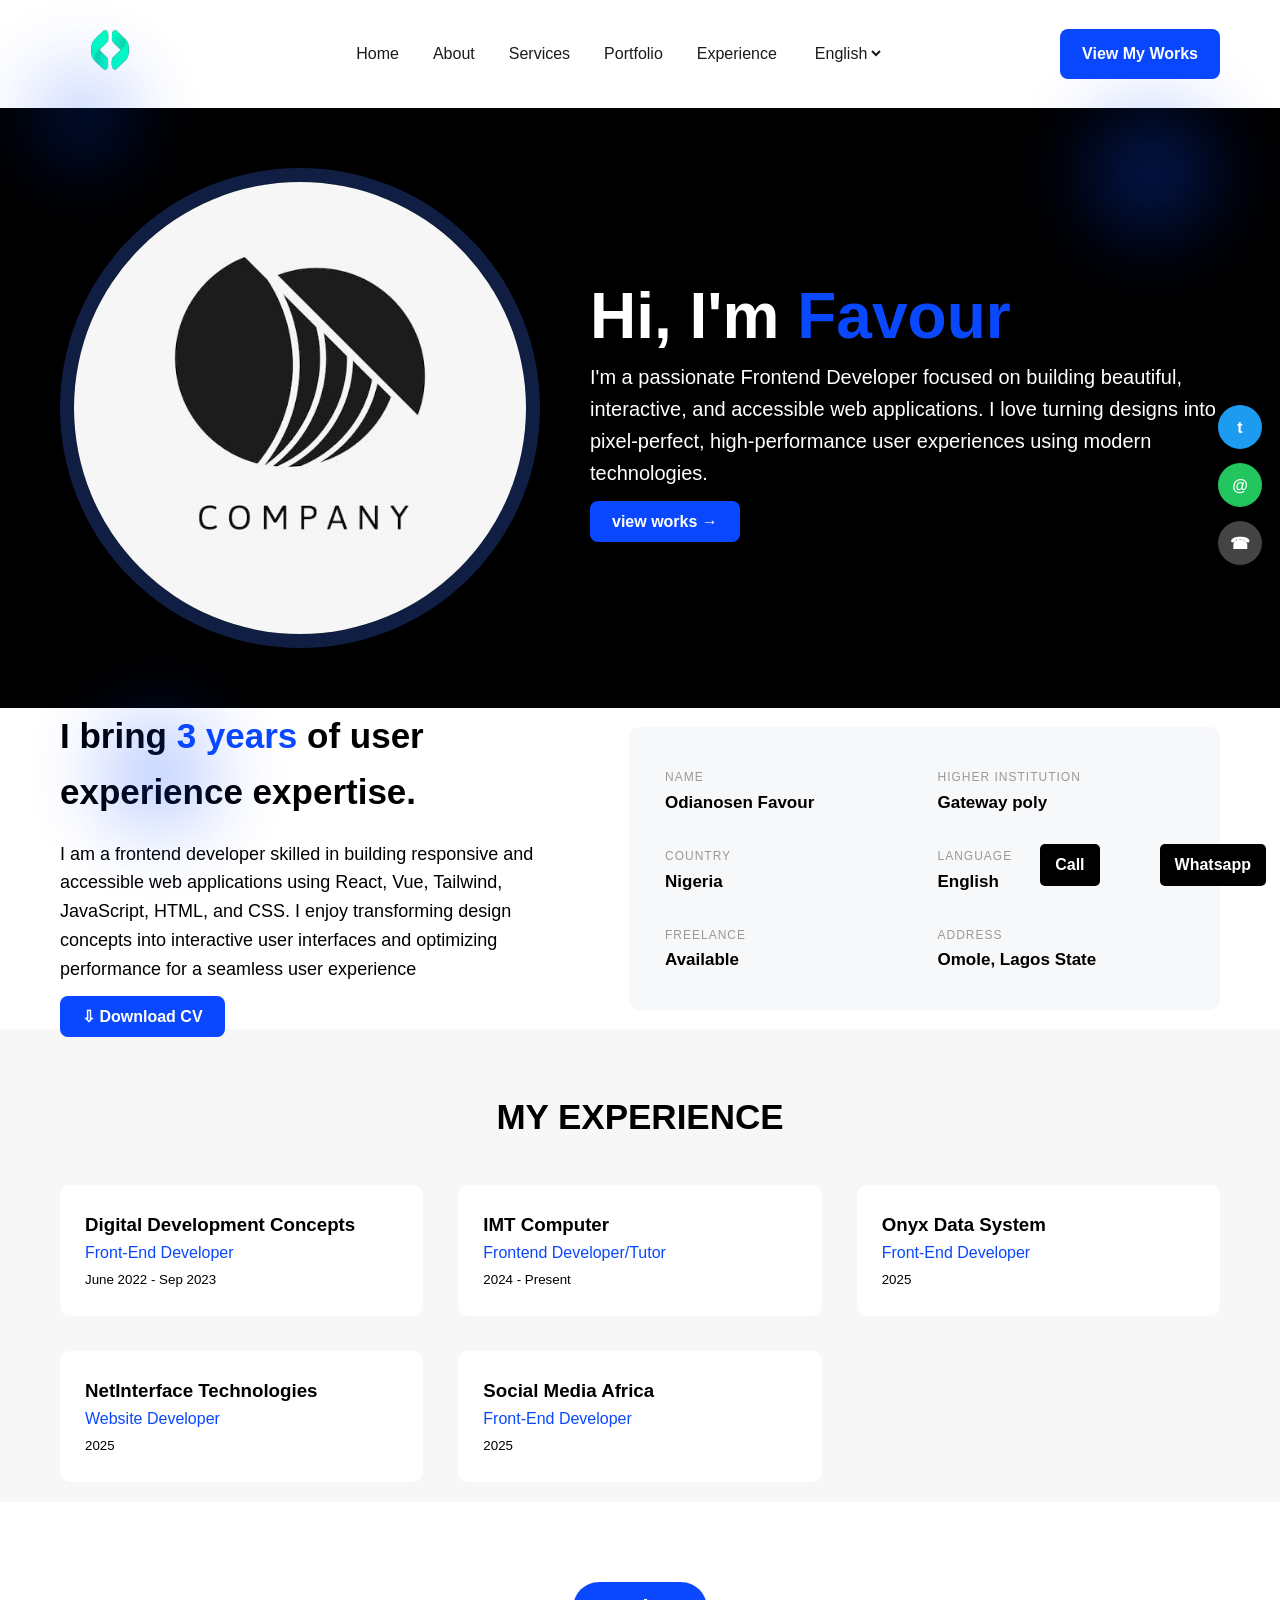
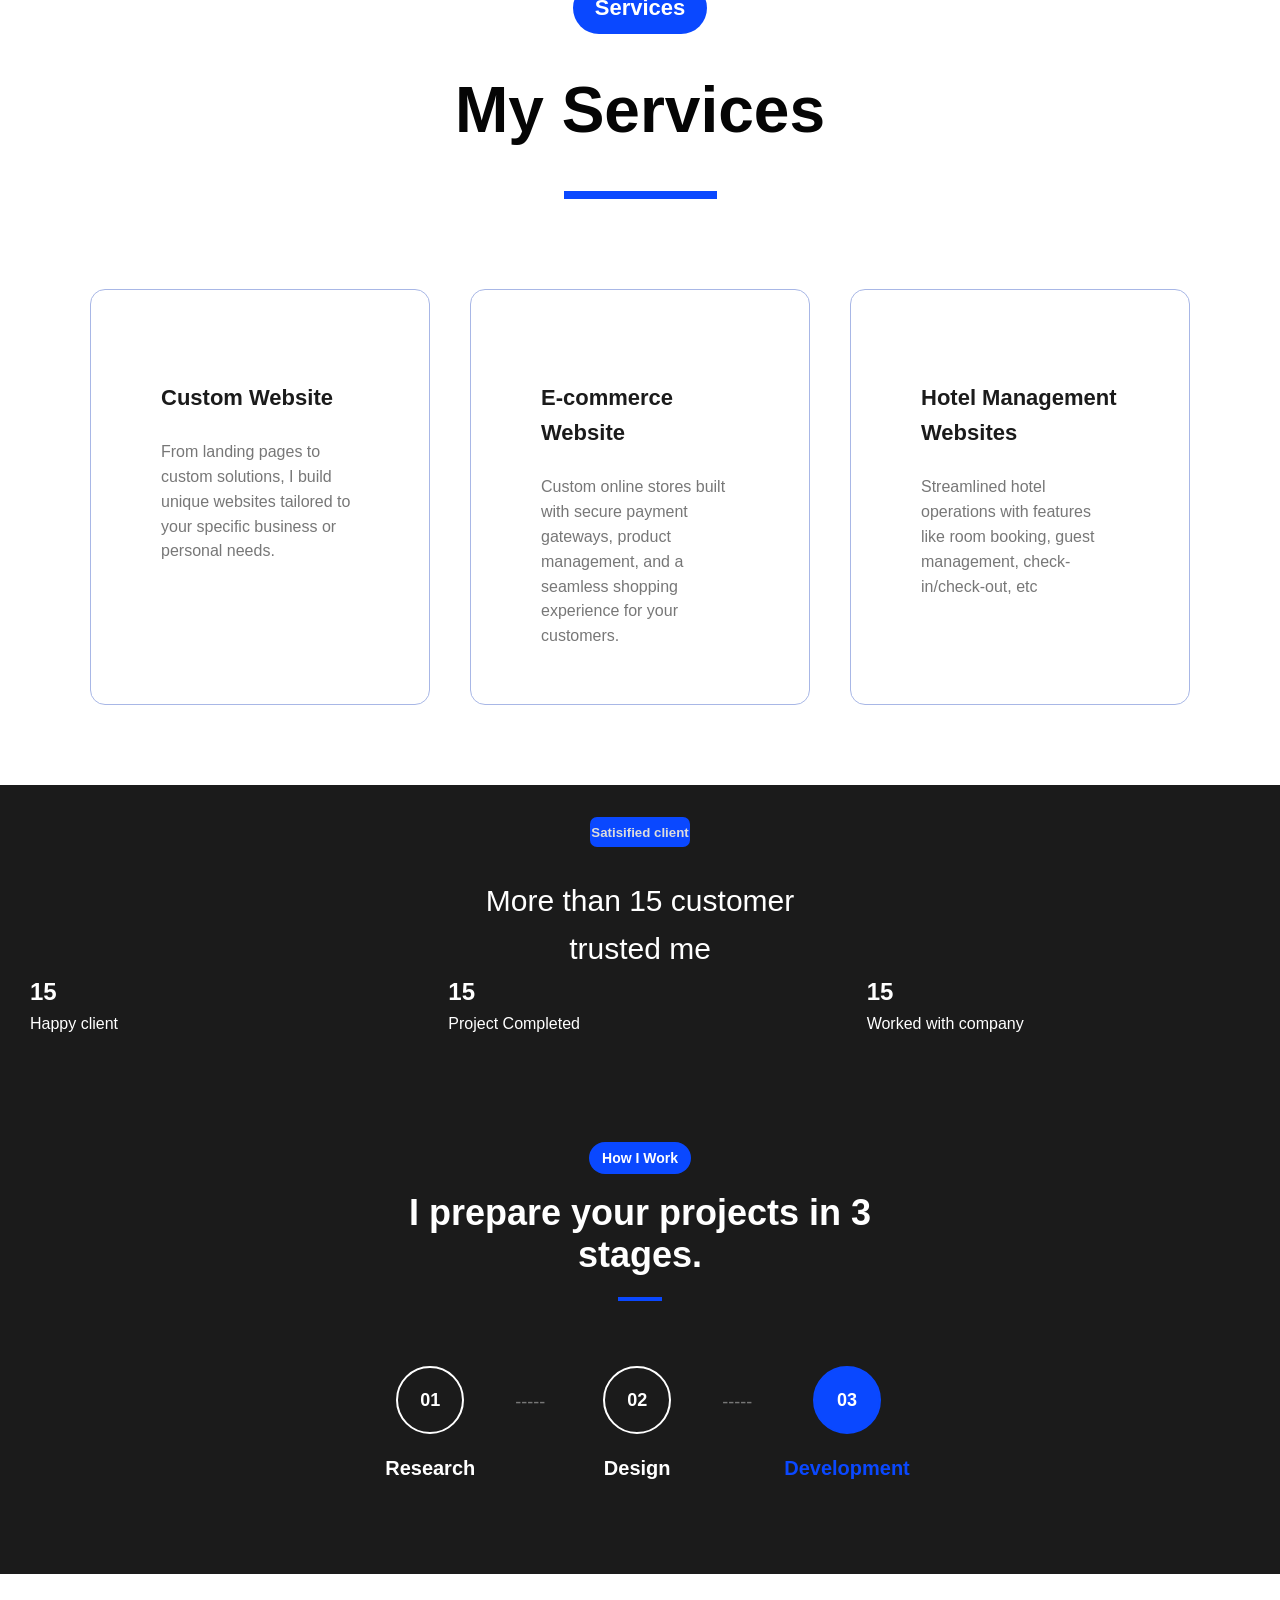
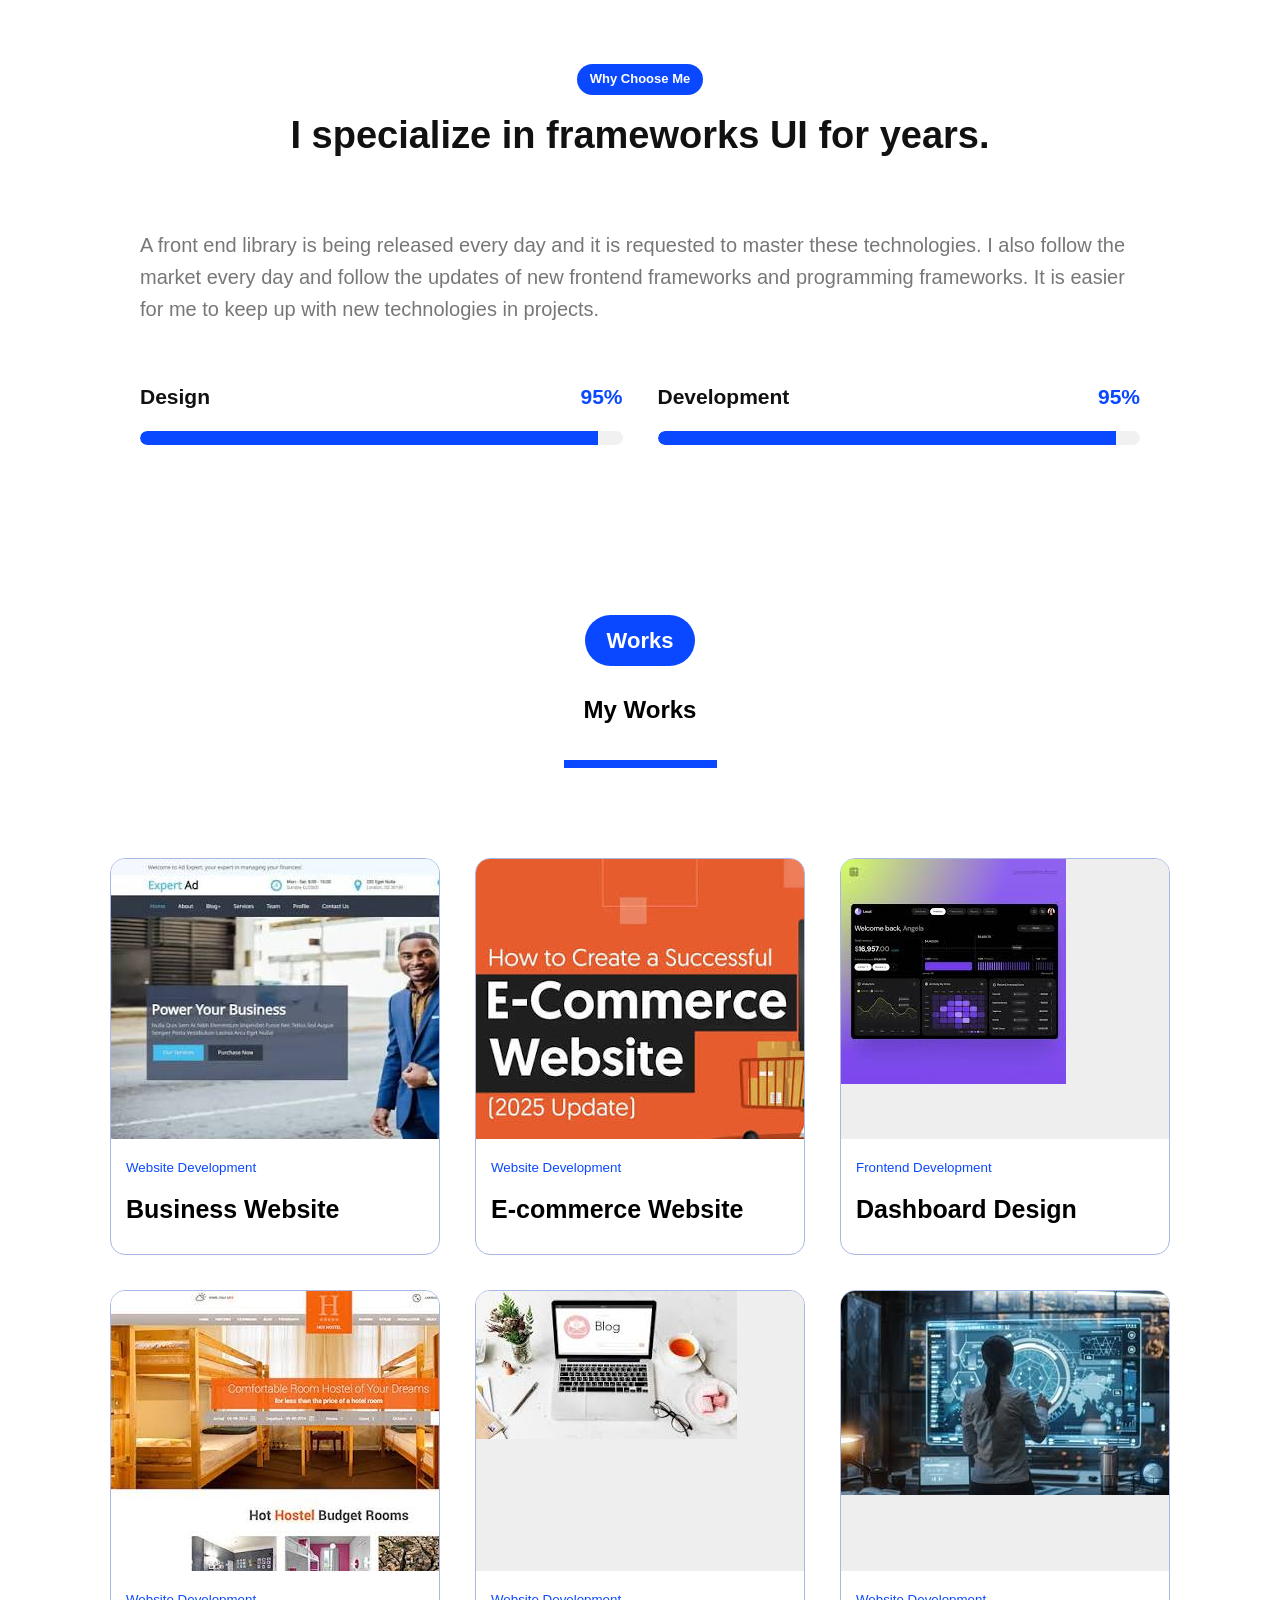
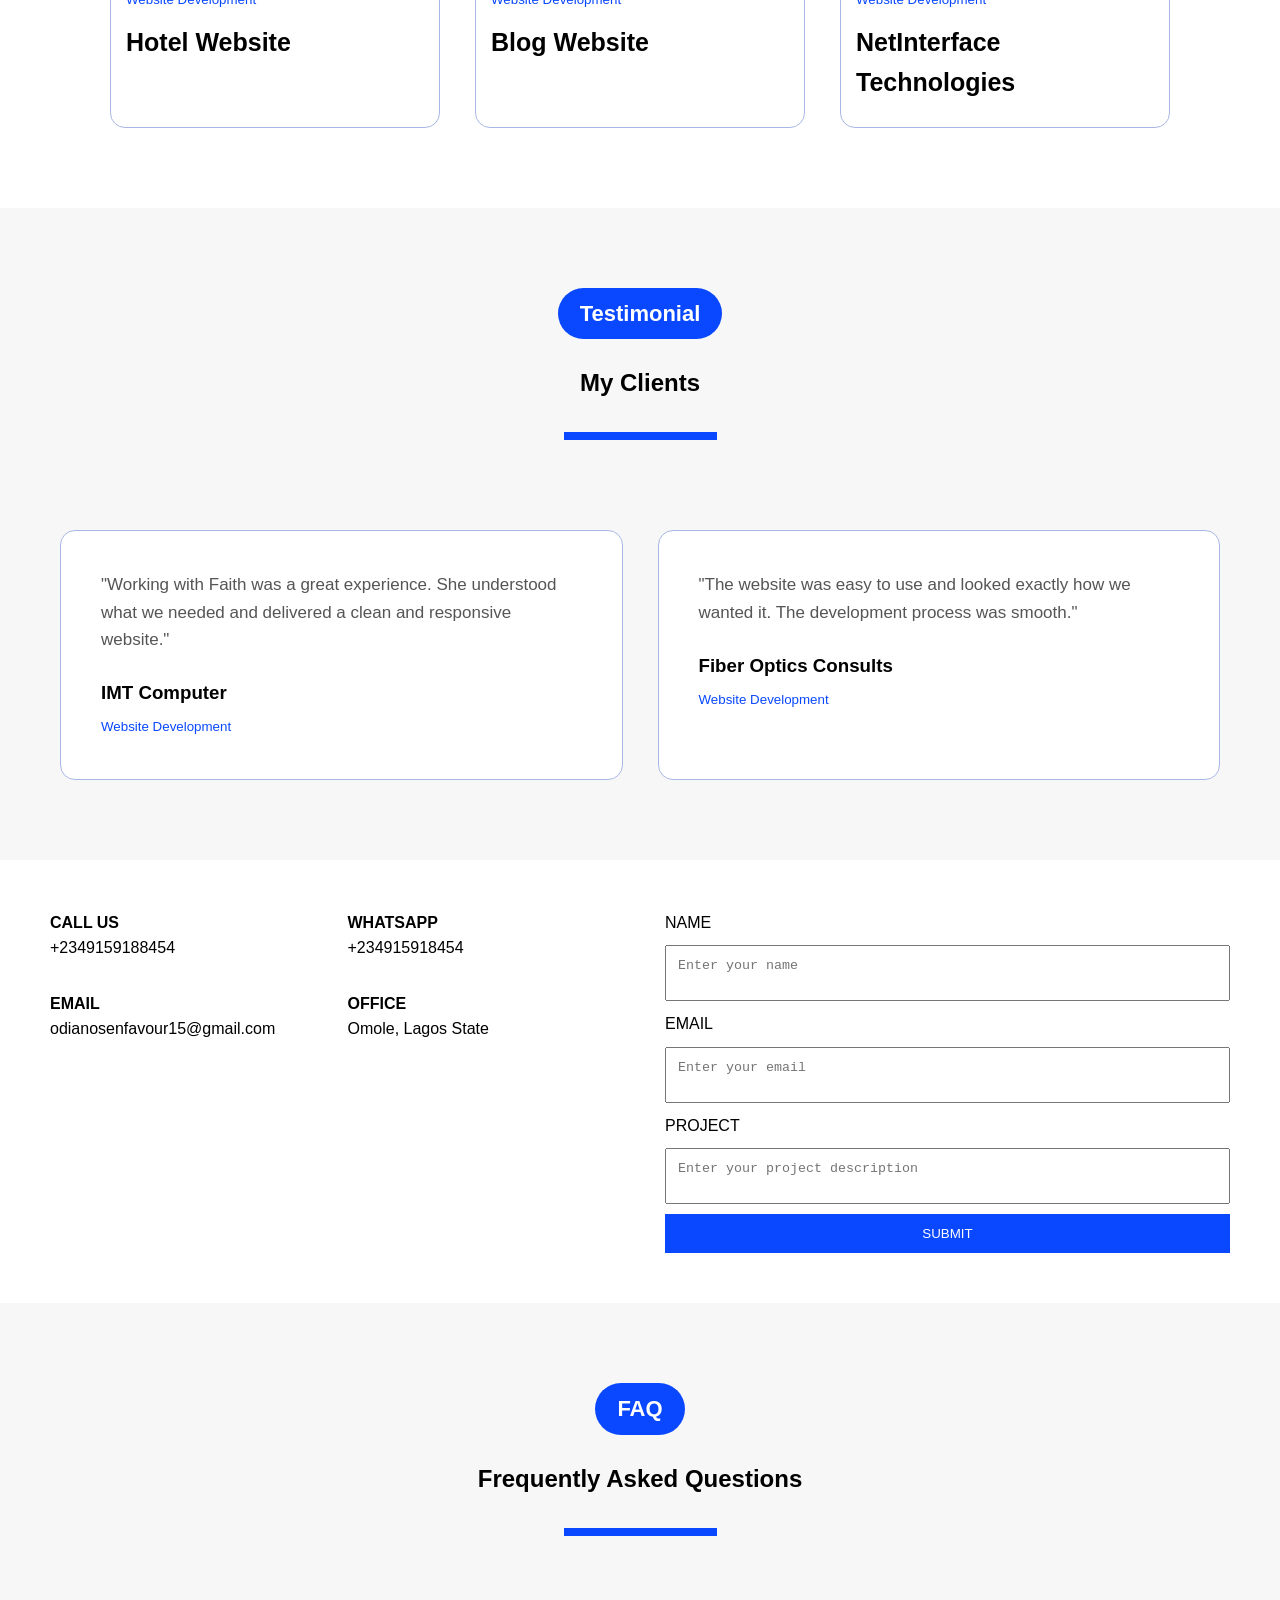
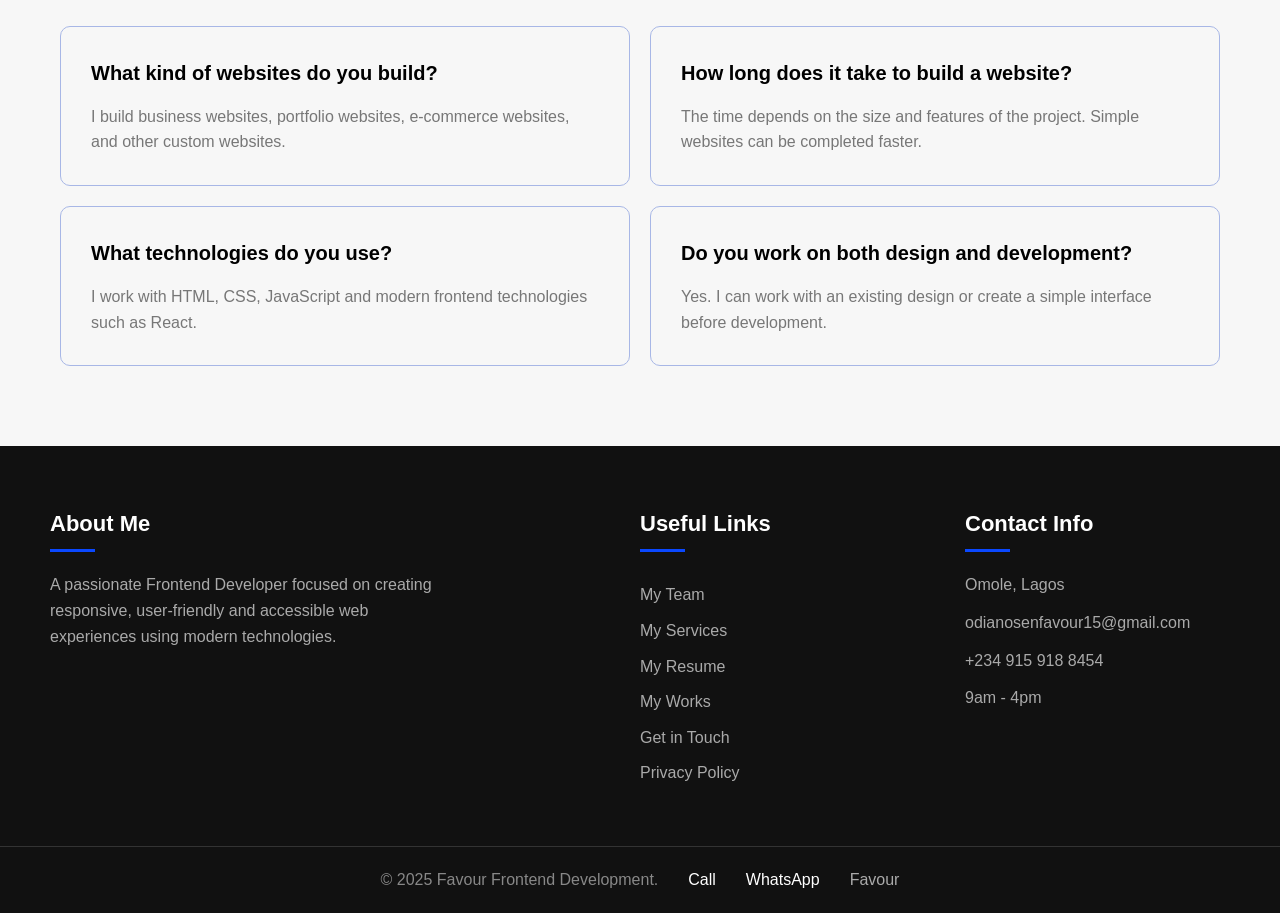
==== index.html @ 6b7e82dd "My Portfolio" ====
<!DOCTYPE html>
<html lang="en">

<head>
    <meta charset="UTF-8">
    <meta name="viewport" content="width=device-width, initial-scale=1.0">
    <title>My Portfolio</title>
    <link rel="stylesheet" href="index.css">
</head>
<body>

    <!--NAVBAR-->
    <header>
        <div class="nav container menu">
            <a href=""><img class="MyLogo" src="images/logo.png" alt="Logo"></a>
            <nav class="links">
                <a href="">Home</a>
                <a href="">About</a>
                <a href="">Services</a>
                <a href="">Portfolio</a>
                <a href="">Experience</a>
                <select name="" id="">
                    <option value="">English</option>
                    <option value="">Yoruba</option>
                    <option value="">French</option>
                </select>
            </nav>
            <a href="" class="btn">View My Works</a>
        </div>
    </header>

    <!-- ==== HERO ====-->
    <section class="hero" id="home">
        <!-- Blurred Orane in the background-->
        <span class="blob blob-1"></span>
        <span class="blob blob-2"></span>
        <span class="blob blob-3"></span>
        
        <div class="hero-box container">
            <img src="images/profile.jpg" alt="Web development skill" class="hero-img">
            <div class="hero-text">
                <h1>Hi, I'm <span class="blue">Favour</span></h1>
                <p>I'm a passionate Frontend Developer focused on building beautiful, interactive, and accessible web applications. I love turning designs into pixel-perfect, high-performance user experiences using modern technologies.</p>
                <a href="#portfolio" class="btn big">view works &rarr;</a>
            </div>
            
        </div>
    </section>

    <!-- ===== FLOATING ICONS ===== -->
    <div class="social">
        <a href="#" class="twitter">t</a>
        <a href="#" class="email">@</a>
        <a href="#" class="phone">&#9742;</a>
    </div>

    <!-- ===== BOTTOM BAR ===== -->
    <div class="contact">
        <a href="tel:+2349159188454">Call</a>
        <a href="http:@//wa.me/+2349159188454">Whatsapp</a>
    </div>
    <section class="about" id="about">
        <div class="about-box container">
            <div class="about-text">
                <h2>I bring <span class="blue">3 years</span> of user experience expertise.</h2>
                <p>I am a frontend developer skilled in building responsive and accessible web applications using React, Vue, Tailwind, JavaScript, HTML, and CSS. I enjoy transforming design concepts into interactive user
                interfaces and optimizing performance for a seamless user experience</p>
                <a href="#" class="btn">&#8681; Download CV</a>
            </div>

            <!--A grey card holding 6 small facts-->
            <div class="info-card">
                <div class="info">
                    <small>NAME</small>
                    <strong>Odianosen Favour</strong>
                </div>
                <div class="info">
                    <small>HIGHER INSTITUTION</small>
                    <strong>Gateway poly</strong>
                </div>
                <div class="info">
                    <small>COUNTRY</small>
                    <strong>Nigeria</strong>
                </div>
                <div class="info">
                    <small>LANGUAGE</small>
                    <strong>English</strong>
                </div>
                <div class="info">
                    <small>FREELANCE</small>
                    <strong>Available</strong>
                </div>
                <div class="info">
                    <small>ADDRESS</small>
                    <strong>Omole, Lagos State</strong>
                </div>
            </div>
        </div>
    </section>

    <!-- ================= EXPERIENCE ================= -->
    <section class="experience" id="experience">
        <div class="container">
            <h2 class="center">MY EXPERIENCE</h2>
            <div class="grid-3">
                <div class="card">
                    <h3>Digital Development Concepts</h3>
                    <p class="blue">Front-End Developer</p>
                    <small>June 2022 - Sep 2023</small>
                </div>
                <div class="card">
                    <h3>IMT Computer</h3>
                    <p class="blue">Frontend Developer/Tutor</p>
                    <small>2024 - Present</small>
                </div>
                <div class="card">
                    <h3>Onyx Data System</h3>
                    <p class="blue">Front-End Developer</p>
                    <small>2025</small>
                </div>
                <div class="card">
                    <h3>NetInterface Technologies</h3>
                    <p class="blue">Website Developer</p>
                    <small>2025</small>
                </div>
                <div class="card">
                    <h3>Social Media Africa</h3>
                    <p class="blue">Front-End Developer</p>
                    <small>2025</small>
                </div>
            </div>
        </div>
    </section>

    <!--Services-->
    <section class="services" id="services">
        <div class="sec-head">
            <span class="section-tag" style="text-align: center;">Services</span>
            <span class="section-heading"><h2>My Services</h2></span>
            <div class="heading-line"></div>
        </div>
        <div class="services-container">

            <!-- Service 1 -->
            <div class="service-card">
                <h3>Custom Website</h3>
                <p>
                    From landing pages to custom solutions, I build unique
                    websites tailored to your specific business or personal needs.
                </p>
            </div>

            <!-- Service 2 -->
            <div class="service-card">
                <h3>E-commerce Website</h3>
                <p>
                    Custom online stores built with secure payment
                    gateways, product management, and a seamless shopping
                    experience for your customers.
                </p>
            </div>

            <!-- Service 3 -->
            <div class="service-card">
                <h3>Hotel Management Websites</h3>
                <p>Streamlined hotel operations with features like room
                    booking, guest management, check-in/check-out, etc
                </p>
            </div>
        </div>
    </section>

    <!---Satisfied Customer-->
        <section class="customer-container">
            <div class="customer-card">
                <h5 style="text-align: center;"> Satisified client</h5>
                <p style="text-align: center;"> More than 15 customer <br>trusted me<br></p>
            </div>
            <div class="grid-3">
                <div class="start">
                    <h2> 15</h2>
                    <p> Happy client</p>
                </div>
                <div class="start">
                    <h2> 15</h2>
                    <p> Project Completed </p>
                </div>
                <div class="start">
                    <h2> 15</h2>
                    <p> Worked with company</p>
                </div>
            </div>
        </section>
        <section class="how-i-work">
            <div class="work-header">
                <span class="work-badge">How I Work</span>
                <h2>I prepare your projects in 3<br>stages.</h2>
                <div class="blue-line"></div>
            </div>
            <div class="work-steps">

                <!-- Step 1 -->
                <div class="work-step">
                    <div class="step-number">01</div>
                    <h3>Research</h3>
                </div>
                <div class="step-arrow">
                    <span>-----</span>
                    <span></span>
                </div>

                <!-- Step 2 -->
                <div class="work-step">
                    <div class="step-number">02</div>
                    <h3>Design</h3>
                </div>
                <div class="step-arrow">
                    <span>-----</span>
                    <span></span>
                </div>

                <!-- Step 3 -->
                <div class="work-step active">
                    <div class="step-number">03</div>
                    <h3>Development</h3>
                </div>
            </div>
        </section>
        <section class="why-choose">
            <div class="why-container">
                <div class="why-header">
                    <span class="why-badge">Why Choose Me</span>

                    <h2>I specialize in frameworks UI for years.</h2>
                </div>
                <p class="why-description">
                    A front end library is being released every day and it is requested to
                    master these technologies. I also follow the market every day and follow
                    the updates of new frontend frameworks and programming frameworks.
                    It is easier for me to keep up with new technologies in projects.
                </p>
                <div class="skills-progress">

                    <!-- Design -->
                    <div class="skill">
                        <div class="skill-info">
                            <h3>Design</h3>
                            <span>95%</span>
                        </div>
                        <div class="progress-bar">
                            <div class="progress-fill" style="width: 95%;"></div>
                        </div>
                    </div>

                    <!-- Development -->
                    <div class="skill">
                        <div class="skill-info">
                            <h3>Development</h3>
                            <span>95%</span>
                        </div>
                        <div class="progress-bar">
                            <div class="progress-fill" style="width: 95%;"></div>
                        </div>
                    </div>
                </div>
            </div>
        </section>
        <!-- ===== WORKS ===== -->
        <section class="portfolio" id="works">
            <div class="sec-head">
                <span class="section-tag">Works</span>
                <h2>My Works</h2>
                <div class="heading-line"></div>
            </div>
            <div class="portfolio-container container">

                <!-- Work 1 -->
                <div class="portfolio-card">
                    <div class="portfolio-image">
                        <img src="images/image 1.jpeg" alt="Business image">
                    </div>
                    <div class="portfolio-text">
                        <small>Website Development</small>
                        <h3>Business Website</h3>
                    </div>
                </div>

                <!-- Work 2 -->
                <div class="portfolio-card">
                    <div class="portfolio-image">
                        <img src="images/image 2.jpeg" alt="E-commerce image">
                    </div>
                    <div class="portfolio-text">
                        <small>Website Development</small>
                        <h3>E-commerce Website</h3>
                    </div>
                </div>
                
                <!-- Work 3 -->
                <div class="portfolio-card">
                    <div class="portfolio-image">
                        <img src="images/image 3.jpeg" alt="Dashboard image">
                    </div>
                    <div class="portfolio-text">
                        <small>Frontend Development</small>
                        <h3>Dashboard Design</h3>
                    </div>
                </div>

                <!-- Work 4 -->
                <div class="portfolio-card">
                    <div class="portfolio-image">
                        <img src="images/images 4.jpg" alt="hotel image">
                    </div>
                    <div class="portfolio-text">
                        <small>Website Development</small>
                        <h3>Hotel Website</h3>
                    </div>
                </div>

                <!-- Work 5 -->
                <div class="portfolio-card">
                    <div class="portfolio-image">
                        <img src="images/image 5.jpg" alt="blog image">
                    </div>
                    <div class="portfolio-text">
                        <small>Website Development</small>
                        <h3>Blog Website</h3>
                    </div>
                </div>

                <!-- Work 6 -->
                <div class="portfolio-card">
                    <div class="portfolio-image">
                        <img src="images/images 6.jpg" alt="NetInterface image">
                    </div>
                    <div class="portfolio-text">
                        <small>Website Development</small>
                        <h3>NetInterface Technologies</h3>
                    </div>
                </div>
            </div>
        </section>
        
         <!-- ===== TESTIMONIAL ===== -->
        <section class="testimonial">
            <div class="sec-head">
                <span class="section-tag">Testimonial</span>
                <h2>My Clients</h2>
                <div class="heading-line"></div>
            </div>

            <div class="testimonial-container container">
                <div class="testimonial-card">
                    <p>
                        "Working with Faith was a great experience. She understood
                        what we needed and delivered a clean and responsive website."
                    </p>
                    <h3>IMT Computer</h3>
                    <small>Website Development</small>
                </div>

                <div class="testimonial-card">
                    <p>
                        "The website was easy to use and looked exactly how we
                        wanted it. The development process was smooth."
                    </p>
                    <h3>Fiber Optics Consults</h3>
                    <small>Website Development</small>
                </div>
            </div>
        </section>

        <!-- ====== USERS FORM ====== -->
        <div class="contact-container">
            <div class="call-us">
                <div>
                    <h4>CALL US</h4>
                    <p>+2349159188454</p>
                </div>
                <div>
                    <h4>WHATSAPP</h4>
                    <p>+234915918454</p>
                </div>
                <div>
                    <h4>EMAIL</h4>
                    <p>odianosenfavour15@gmail.com</p>
                </div>
                <div>
                    <h4>OFFICE</h4>
                    <p>Omole, Lagos State</p>
                </div>
            </div>

            <!-- FORM -->
            <form class="contact-form">
                <label>NAME</label>
                <textarea placeholder="Enter your name"></textarea>
                <label>EMAIL</label>
                <textarea placeholder="Enter your email"></textarea>
                <label>PROJECT</label>
                <textarea placeholder="Enter your project description"></textarea>
                <button type="submit">SUBMIT</button>
            </form>
        </div>

        <!-- ===== FAQ ===== -->
        <section class="faq">
            <div class="sec-head">
                <span class="section-tag">FAQ</span>
                <h2>Frequently Asked Questions</h2>
                <div class="heading-line"></div>
            </div>
            <div class="faq-container container">
                <div class="faq-card">
                    <h3>What kind of websites do you build?</h3>
                    <p>
                        I build business websites, portfolio websites,
                        e-commerce websites, and other custom websites.
                    </p>
                </div>
                <div class="faq-card">
                    <h3>How long does it take to build a website?</h3>
                    <p>
                        The time depends on the size and features of the
                        project. Simple websites can be completed faster.
                    </p>
                </div>
                <div class="faq-card">
                    <h3>What technologies do you use?</h3>
                    <p>
                        I work with HTML, CSS, JavaScript and modern
                        frontend technologies such as React.
                    </p>
                </div>
                <div class="faq-card">
                    <h3>Do you work on both design and development?</h3>
                    <p>
                        Yes. I can work with an existing design or create
                        a simple interface before development.
                    </p>
                </div>
            </div>
        </section>

        <!-- ===== FOOTER INFORMATION ===== -->
        <section class="footer-info">
            <div class="footer-about">
                <h3>About Me</h3>
                <p>
                    A passionate Frontend Developer focused on creating
                    responsive, user-friendly and accessible web experiences
                    using modern technologies.
                </p>
            </div>
            <div class="footer-links">
                <h3>Useful Links</h3>
                <a href="#home">My Team</a>
                <a href="#services">My Services</a>
                <a href="#experience">My Resume</a>
                <a href="#works">My Works</a>
                <a href="#contact">Get in Touch</a>
                <a href="#">Privacy Policy</a>
            </div>
            <div class="footer-contact">
                <h3>Contact Info</h3>
                <p>Omole, Lagos</p>
                <p>odianosenfavour15@gmail.com</p>
                <p>+234 915 918 8454</p>
                <p> 9am - 4pm</p>
            </div>
        </section>

        <!-- ===== BOTTOM BAR ===== -->
        <div class="bottom-bar">
            <p>© 2025 Favour Frontend Development.</p>
            <a href="tel:+2349159188454">Call</a>
            <a href="https://wa.me/2349159188454">WhatsApp</a>
            <span>Favour</span>
        </div>
</body>
</html>
---- index.css ----
* {
    margin: 0;
    padding: 0;
    box-sizing: border-box;
}

body{
    font-family: Arial, Helvetica, sans-serif;
    background: white;
    color: black;
    line-height: 1.6;
}

header{
    background-color: white;
    position: sticky;
    top: 0;
    padding: 0 20px;
}

.container {
    max-width: 1200px;
    margin: 0 auto;
    padding: 0 20px;
}


a{
    text-decoration: none;
}

.btn{
    background-color: #0a48ff;
    color: white;
    padding: 12px 22px;
    border-radius: 8px;
    font-weight: bold;
}

.btn:hover{
    background-color: #0a48ff;
}

.nav{
    display: flex;
    align-items: center;
}

.MyLogo{
    width: 100px;
    height: 100px;
    margin-right: 20px;
}

.links{
    flex: 1;
    display: flex;
    justify-content: center;
    align-items: center;
    gap: 34px;
}
.links a{
    color: #1a1a1a;
}

.links a:hover{
    color:#0a48ff;
}

.links select{
    border: none;
    background: none;
    font-size: 16px;
    color: #1a1a1a;
    cursor: pointer;
}

/*========= HERO ========*/
.hero{
    background-color: black;
}

.hero-box{
    display: flex;
    align-items: center;
    justify-content: center;
    gap: 50px;
    width: 100%;
    padding-top: 60PX;
    padding-bottom: 60px;
}

.hero{
    flex: 1;
}

h1{
    font-size: 64px;
    color: white;
    line-height: 1.1;
    margin-bottom: 10px;
}

.blue{
    color: #0a48ff;
}

.hero p{
    font-size: 20px;
    color: white;
    margin-bottom: 20px;
}

.hero-img{
    width: 45%;
    max-width: 480px;
    border-radius: 50%;
    border: 14px solid #111e44;
}

/*Background circles*/
.blob{
    position: absolute;
    border-radius: 50%;
    background: #0a48ff;
    opacity: 0.3;
    filter: blur(40px);
}

.blob-1{
    width: 90px;
    height: 90px;
    top: 8%;
    left: 3%;
}

.blob-2{
    width: 130px;
    height: 130px;
    top: 12%;
    right: 5%;
} 
 
.blob-3{
    width: 110px;
    height: 110px;
    bottom: 8%;
    left: 8%;
}

.social{
    position: fixed;              
    right: 18px;
    top:45%;
    display: flex;
    flex-direction: column;
    gap: 14px;  
}

.social a{
    width: 44px;
    height: 44px;
    border-radius: 50%;
    color: white;
    font-weight: bold;
    display: flex;
    align-items: center;
    justify-content: center;
}

.twitter{background: #1d9bf0;}
.email{background: #22c55e;}
.phone{background: #444;}


/*========== BOTTOM BAR + TOP BUTTON*/
.contact{
    position: fixed;
    bottom: 0;
    left: 0;
    right: 0;
    display: flex;
    justify-content: right;
    gap: 60px;
    padding: 14px;
}

.contact a{
    color: #fff;
    font-weight: bold;
    background: black;
    border-radius: 5px;
    padding: 8px 15px;
}

/*-------About-------*/
.about-box{
    display: flex;
    align-items: center;
    gap: 50px;
}

.about-text{
    flex: 1;
}

.about-text h2{
    font-size: 35px;
    margin-bottom: 20px;
}
.about-text P{
    margin-bottom: 20px;
    font-size: 18px;
}

.info-card{
    flex: 1;
    background-color: #f7f8fa;
    padding: 36px;
    border-radius: 10px;
    display: grid;
    grid-template-columns: 1fr 1fr;
    gap: 26px;
}

.info small{
    color: #999;
    font-size: 12px;
    letter-spacing: 1px;
}

.info strong{
    display: block;
    font-size: 17px;
}

.grid-3{
    display: grid;
    grid-template-columns: 1fr 1fr 1fr;
    gap: 35px;
}

.center{
    text-align: center;
    margin: 40px;
    font-size: 35px;
}

.experience{
    background-color: #f7f7f7;
    padding: 20px;
}

.card{
    background-color: #fff;
    padding: 25px;
    border-radius: 10px;
}

/*SERVICES SECTION*/
.services{
    width: 100%;
    padding: 80px 30px;
    background: #fff;
    box-sizing: border-box;
}

/* Heading */
.sec-head{
    text-align: center;
    margin-bottom: 90px;
}

.section-tag {
    display: inline-block;
    background: #0a48ff;
    color: white;
    padding: 8px 22px;
    border-radius: 30px;
    font-size: 22px;
    font-weight: 600;
    margin-bottom: 25px;
}

.section-heading h2 {
    margin: 0;
    font-size: 64px;
    font-weight: 700;
    color: #050505;
}

.heading-line {
    width: 153px;
    height: 8px;
    background: #0a48ff;
    margin: 30px auto 0;
}

/* =========================
   SERVICE CARDS
========================= */
.services-container {
    max-width: 1100px;
    margin: auto;
    display: grid;
    grid-template-columns: repeat(3, 1fr);
    gap: 40px;
}

.service-card {
    position: static;
    min-height: 400px;
    padding: 90px 70px 55px;
    background: #fff;
    border: 1px solid #ddd;
    border-radius: 15px;
    box-shadow:  rgba(0, 0, 0, 0.08);
    box-sizing: border-box;
    border: 1px solid #a8b7e6;
}

/* Text */
.service-card h3 {
    font-size: 22px;
    color: #1b1b1b;
    margin: 0 0 25px;
}

.service-card p {
    color: #777;
    font-size: 16px;
    line-height: 1.55;
    margin: 0;
}

/*satisfied client*/
.customer-container{
    padding: 30px;
    background-color: #1b1b1b;
}

.customer-card h5{
    color: #ddd;
    background-color: #0a48ff;
    width: 100px;
    border-radius: 7px;
    height: 30px;
    padding-bottom: 5px;
    padding-top: 5px;
    margin: 2px auto 30px;
}

.customer-card p{
    color: white;
    font-size: 30px;
}

.start h2{
    color: white;
}

.start p{
    color: white;
}

.grid-3{
    display: grid;
    grid-template-columns: repeat(3, 1fr);
    gap: 35px;
}

/* =========================
   HOW I WORK SECTION
========================= */
.how-i-work {
    background: #1b1b1b;
    color: #ffffff;
    min-height: 500px;
    padding: 75px 8% 90px;
}

/* Header */
.work-header {
    text-align: center;
}

.work-badge {
    display: inline-block;
    background: #0a48ff;
    color: #ffffff;
    font-size: 14px;
    font-weight: 600;
    padding: 5px 13px;
    border-radius: 20px;
    margin-bottom: 18px;
}

.work-header h2 {
    margin: 0;
    font-size: 36px;
    line-height: 1.15;
    font-weight: 700;
}

.blue-line {
    width: 44px;
    height: 4px;
    background: #0a48ff;
    margin: 22px auto 65px;
}

/* Steps */
.work-steps {
    max-width: 720px;
    margin: 0 auto;
    display: flex;
    align-items: center;
    justify-content: center;
    gap: 25px;
}

.work-step {
    min-width: 120px;
    text-align: center;
}

/* Number circle */
.step-number {
    width: 68px;
    height: 68px;
    border: 2px solid #ffffff;
    border-radius: 50%;
    display: flex;
    align-items: center;
    justify-content: center;
    margin: 0 auto 18px;
    font-size: 18px;
    font-weight: 600;
}

/* Active step */
.work-step.active .step-number {
    background: #0a48ff;
    border-color: #0a48ff;
}

.work-step h3 {
    margin: 0;
    font-size: 20px;
    font-weight: 600;
}

.work-step.active h3 {
    color: #0a48ff;
}

/* Arrows */
.step-arrow {
    display: flex;
    align-items: center;
    gap: 7px;
    color: #777777;
    font-size: 18px;
    margin-bottom: 45px;
}

/* =========================
   WHY CHOOSE ME
========================= */
.why-choose {
    background: #ffffff;
    padding: 90px 20px;
    color: #111111;
}

.why-container {
    max-width: 1000px;
    margin: 0 auto;
}

/* Header */
.why-header {
    text-align: center;
}

.why-badge {
    display: inline-block;
    background: #0a48ff;
    color: #ffffff;
    padding: 5px 13px;
    border-radius: 20px;
    font-size: 13px;
    font-weight: 600;
    margin-bottom: 18px;
}

.why-header h2 {
    margin: 0;
    font-size: 38px;
    line-height: 1.2;
    font-weight: 700;
}

/* Description */
.why-description {
    max-width: 1000px;
    margin: 70px auto 55px;
    color: #777777;
    font-size: 20px;
    line-height: 1.6;
}

/* Skills */

.skills-progress {
    display: grid;
    grid-template-columns: 1fr 1fr;
    gap: 35px;
}

.skill-info {
    display: flex;
    justify-content: space-between;
    align-items: center;
    margin-bottom: 18px;
}

.skill-info h3 {
    margin: 0;
    font-size: 21px;
    font-weight: 600;
}

.skill-info span {
    color: #0a48ff;
    font-size: 21px;
    font-weight: 700;
}

/* Progress bar */
.progress-bar {
    width: 100%;
    height: 14px;
    background: #f1f1f1;
    border-radius: 10px;
    overflow: hidden;
}

.progress-fill {
    height: 100%;
    background: #0a48ff;
    border-radius: 10px 0 0 10px;
}

/* ===== WORKS ===== */
.portfolio {
    padding: 80px 30px;
    background: white;
}

.portfolio-container {
    max-width: 1100px;
    margin: auto;
    display: grid;
    grid-template-columns: repeat(3, 1fr);
    gap: 35px;   
}

.portfolio-card {
    border: 1px solid #a8b7e6;
    border-radius: 15px;
    overflow: hidden;
    background:white;
}

.portfolio-image{
    transition: transform 0.3s ease;
}

.portfolio-image:hover{
    transform: scale(1.05);
}

.portfolio-image {
    height: 280px;
    background: #eeeeee;
    overflow: hidden;
}

.portfolio-image image{
    width: 100%;
    height: 100%;
    object-fit: cover;
    display: block;
}

.portfolio-text {
    padding: 15px;
}
.portfolio-text small {
    color: #0a48ff;
}

.portfolio-text h3 {
    font-size: 25px;
    margin: 10px 0;
}

/* ===== TESTIMONIAL ===== */
.testimonial {
    padding: 80px 30px;
    background: #f7f7f7;
}

.testimonial-container {
    display: grid;
    grid-template-columns: repeat(2, 1fr);
    gap: 35px;
}

.testimonial-card {
    background: white;
    padding: 40px;
    border-radius: 15px;
    border: 1px solid #a8b7e6;
}

.testimonial-card p {
    color: #555;
    font-size: 17px;
    margin-bottom: 25px;
}

.testimonial-card h3 {
    margin-bottom: 5px;
}

.testimonial-card small {
    color: #0a48ff;
}

.contact-container {
    display: grid;
    grid-template-columns: 1fr 1fr;
    gap: 50px;
    padding: 50px;
}

.call-us {
    display: grid;
    grid-template-columns: 1fr 1fr;
    gap: 30px;
    align-content: start;
}

.contact-form {
    display: flex;
    flex-direction: column;
    gap: 10px;
}

.contact-form textarea {
    width: 100%;
    min-height: 45px;
    padding: 12px;
    box-sizing: border-box;
    resize: none;
}

.contact-form button {
    width: 100%;
    padding: 12px;
    border: none;
    background-color: #0a48ff;
    color: white;
}

.faq {
    padding: 80px 30px;
    background: #f7f7f7;
}

.faq-container {
    display: grid;
    grid-template-columns: repeat(2, 1fr);
    gap: 20px;
}

.faq-card {
    border: 1px solid #a8b7e6;
    border-radius: 10px;
    padding: 30px;
}

.faq-card h3 {
    margin-bottom: 15px;
    font-size: 20px;
}

.faq-card p {
    color: #777;
}

/* ===== FOOTER INFORMATION ===== */
.footer-info {
    background: #111;
    color: white;
    display: grid;
    grid-template-columns: 2fr 1fr 1fr;
    gap: 60px;
    padding: 60px 50px;
}

.footer-info h3 {
    font-size: 22px;
    margin-bottom: 20px;
}

.footer-info h3::after {
    content: "";
    display: block;
    width: 45px;
    height: 3px;
    background: #0a48ff;
    margin-top: 8px;
}

/* ===== ABOUT ME ===== */
.footer-about p {
    color: #aaa;
    max-width: 400px;
    line-height: 1.6;
}

/* ===== USEFUL LINKS ===== */
.footer-links {
    display: flex;
    flex-direction: column;
    gap: 10px;
}

.footer-links a {
    color: #aaa;
    text-decoration: none;
}

.footer-links a:hover {
    color: #0a48ff;
}

/* ===== CONTACT INFO ===== */

.footer-contact p {
    color: #aaa;
    margin-bottom: 12px;
}

/* ===== BOTTOM BAR ===== */
.bottom-bar {
    background: #111;
    border-top: 1px solid #333;
    color: #888;
    padding: 20px 50px;
    display: flex;
    justify-content: center;
    align-items: center;
    gap: 30px;
}

.bottom-bar a {
    color: white;
    text-decoration: none;
}

.bottom-bar a:hover {
    color: #0a48ff;
}

.bottom-bar span {
    color: #aaa;
}

@media (max-width: 1024px){
    .container{
        padding: 0 30px;
    }

    .nav{
        padding: 15px 20px;
    }

    .links{
        gap: 18px;
    }

    h1{
        font-size: 44px;
    }

    .hero-box{
        gap: 30px;
    }

    .hero-text p{
        line-height: 1.5;
    }

    .hero-img{
        width: 50%;
        max-width: 350px;
    }

    .about-box{
        flex-direction: column;
    }

    .grid-3, .services-container, .portfolio-container, .testimonial-container, .faq-container{
        grid-template-columns: repeat(2, 1fr);
    }

    .contact-container{
        grid-template-columns: 1fr;
        padding: 30px;
    }
    
    .footer-info{
        grid-template-columns: 1fr 1fr;
        gap: 40px;
    }
}

@media (max-width: 600px){
    header{
        padding: 0 10px;
    }

    .nav{
        flex-wrap: wrap;
        justify-content: space-between;
    }

    .links{
        order: 3;
        width: 100%;
    }

    .btn{
        padding: 8px 14px;
        font-size: 13px;
    }

    .hero-box{
        flex-direction: column;
        padding-top: 30px;
        padding-bottom: 30px;
    }

    h1{
        font-size: 32px;
    }

    .hero-text p{
        font-size: 16px;
    }

    .hero-img{
        width: 85%;
        max-width: 300px;
        border-width: 8px;
    }

    .about-box{
        flex-direction: column;
    }

    .about-text h2{
        font-size: 26px;
    }

    .grid-3, .services-container, .skills-progress, .portfolio-container, .testimonial-container, .contact-container, .call-us, .faq-container, .footer-info{
        grid-template-columns: 1fr;
    }

    .services, .portfolio, .testimonial, .faq{
        padding: 40px 20px;
    }

    .section-heading h2, .why-header h2{
        font-size: 28px;
    }

    .service-card{
        padding: 30px 20px;
        min-height: auto;
    }

    .how-i-work{
        padding: 50px 20px;
    }

    .work-steps{
        flex-direction: column;
    }

    .step-arrow{
        transform: rotate(90deg);
        margin: 10px 0;
    }

    .why-description{
        font-size: 16px;
        margin: 30px auto;
    }

    .portfolio-image{
        height: 200px;
    }

    .contact-container{
        padding: 20px;
        gap: 30px;
    }

    .footer-info{
        padding: 40px 20px;
        gap: 30px;
    }
}
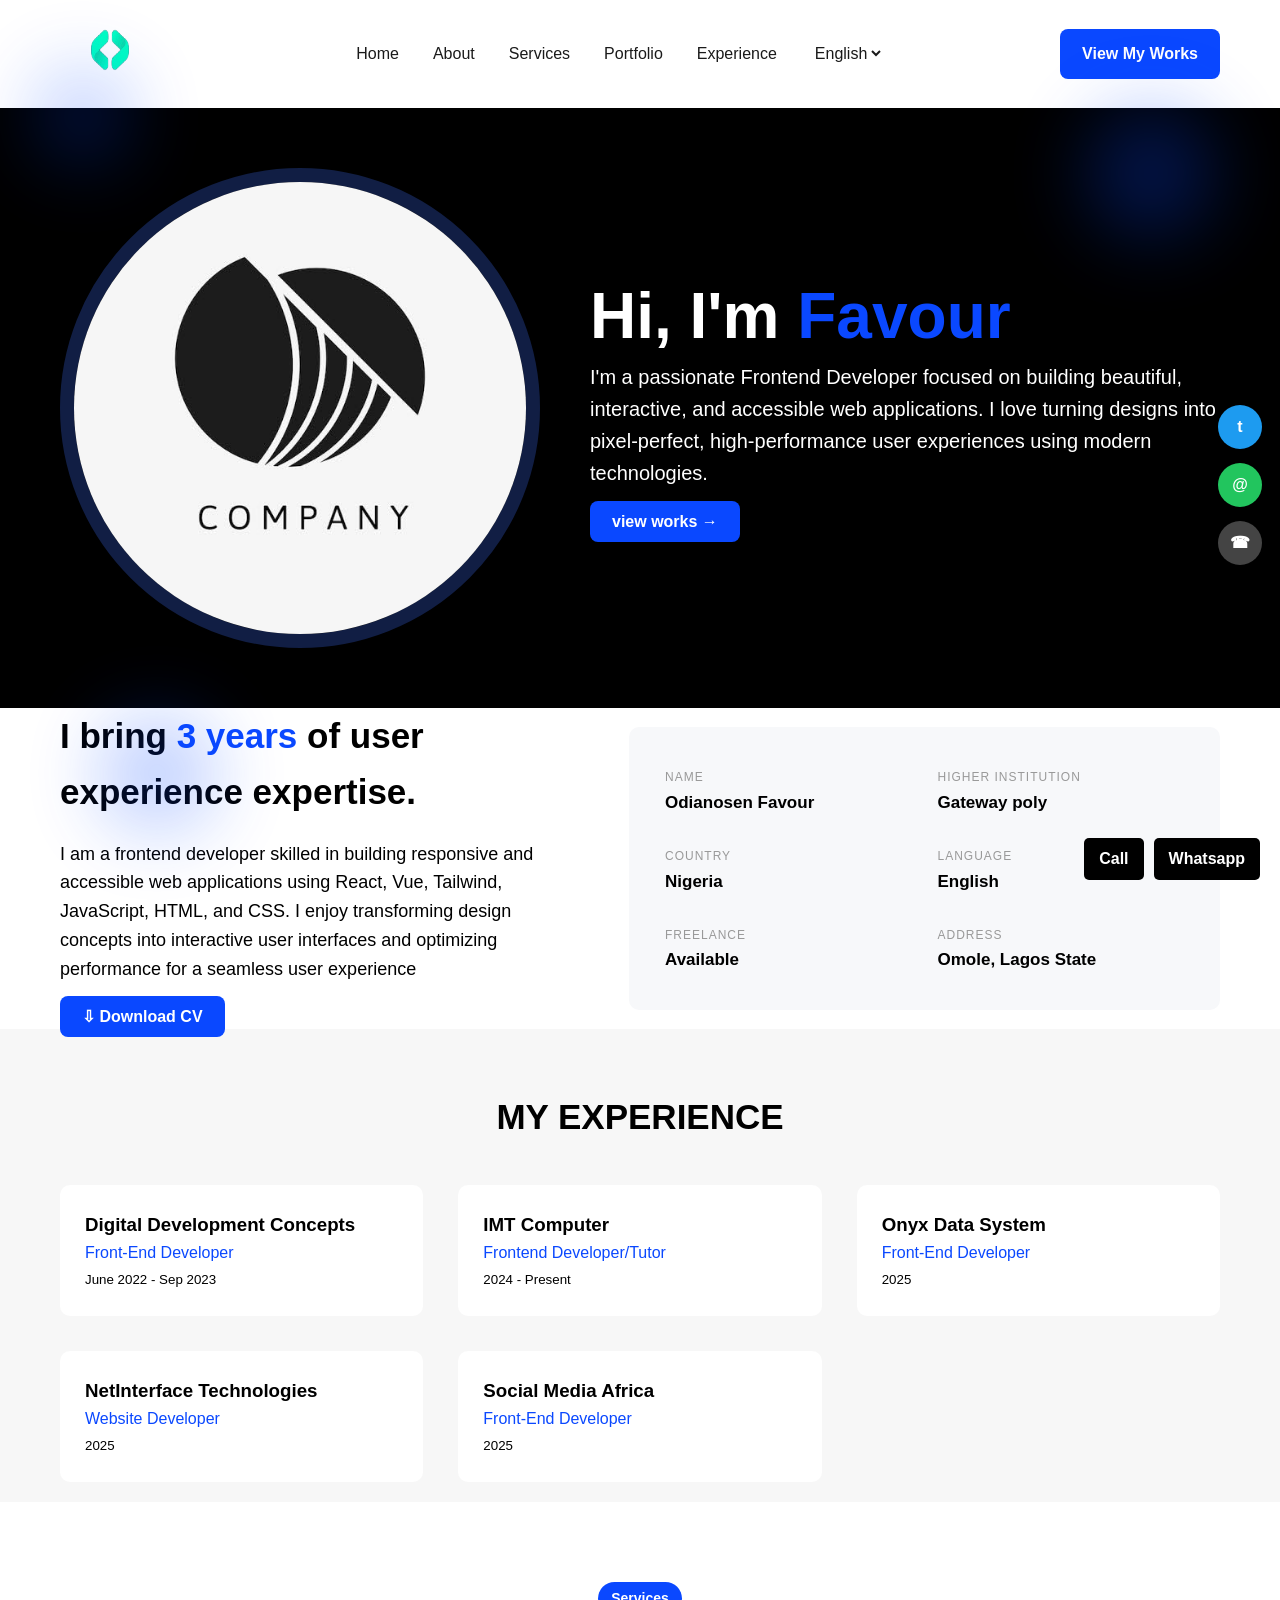
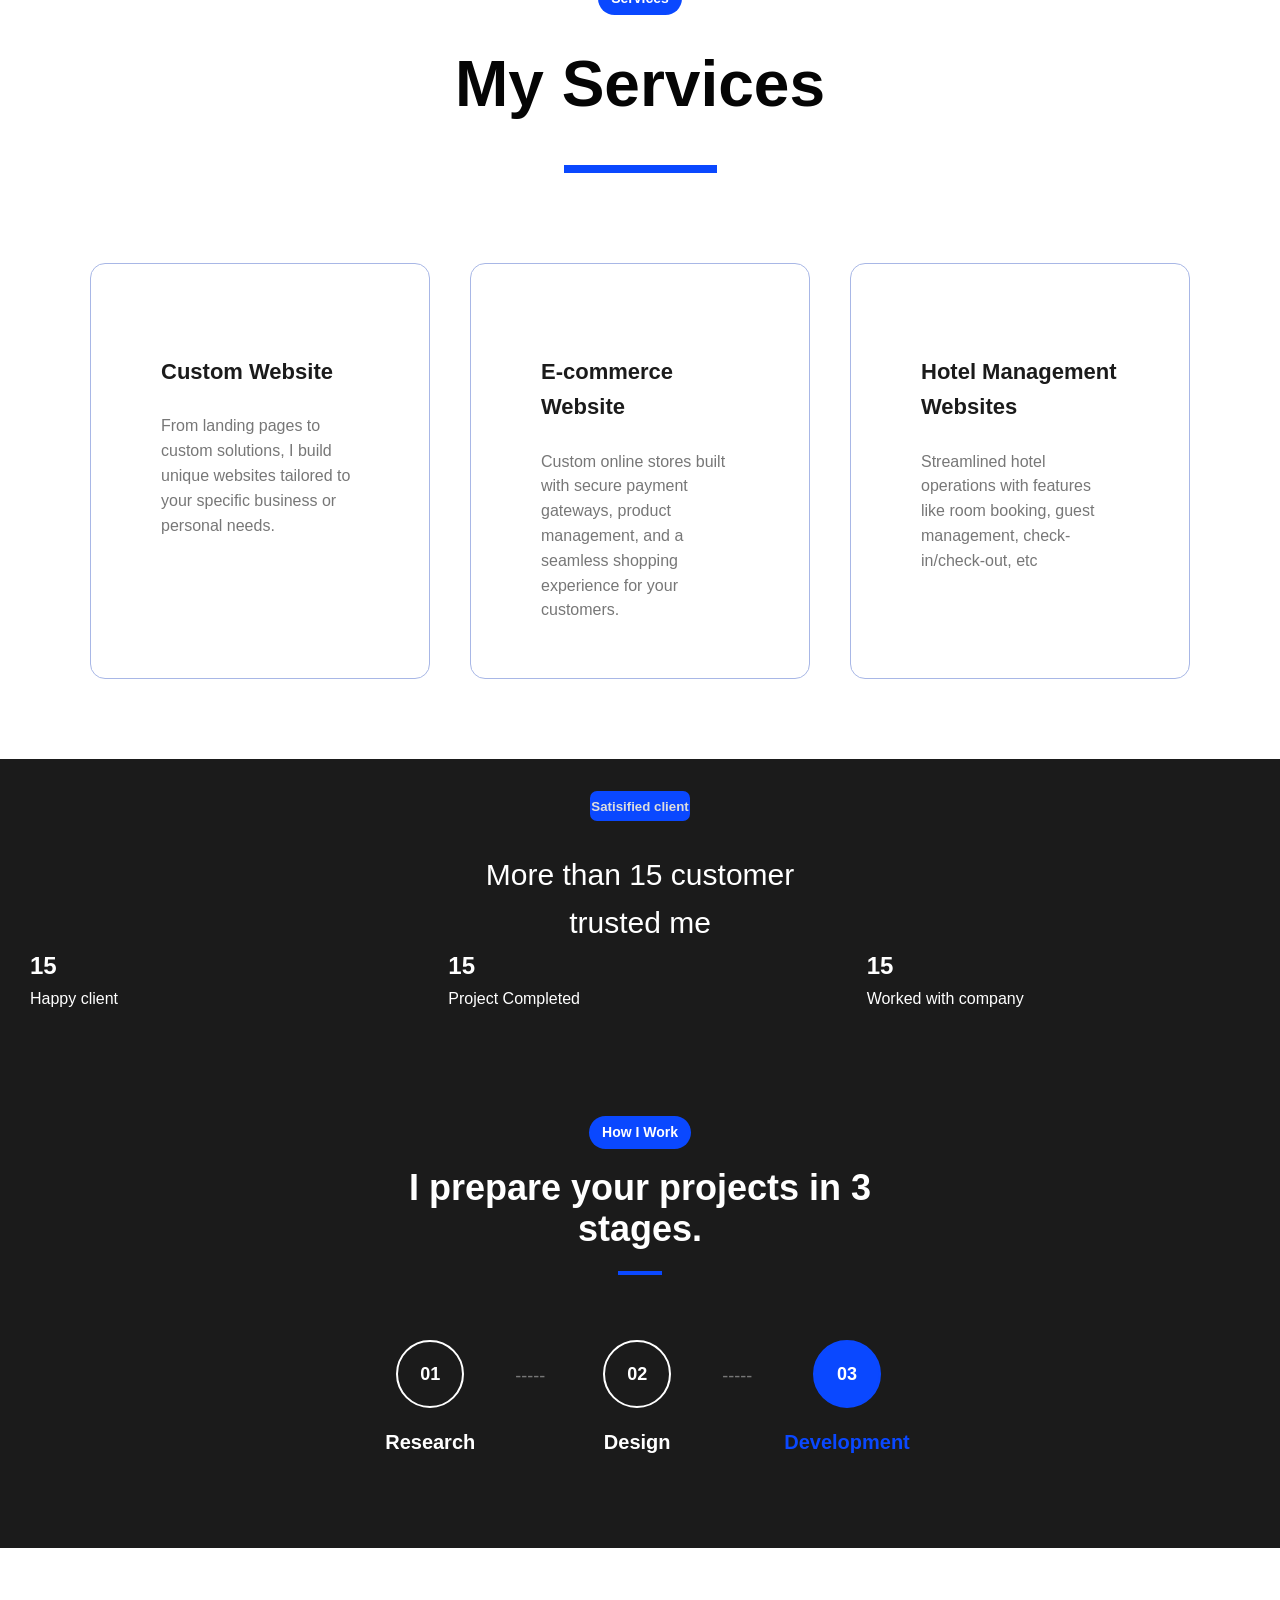
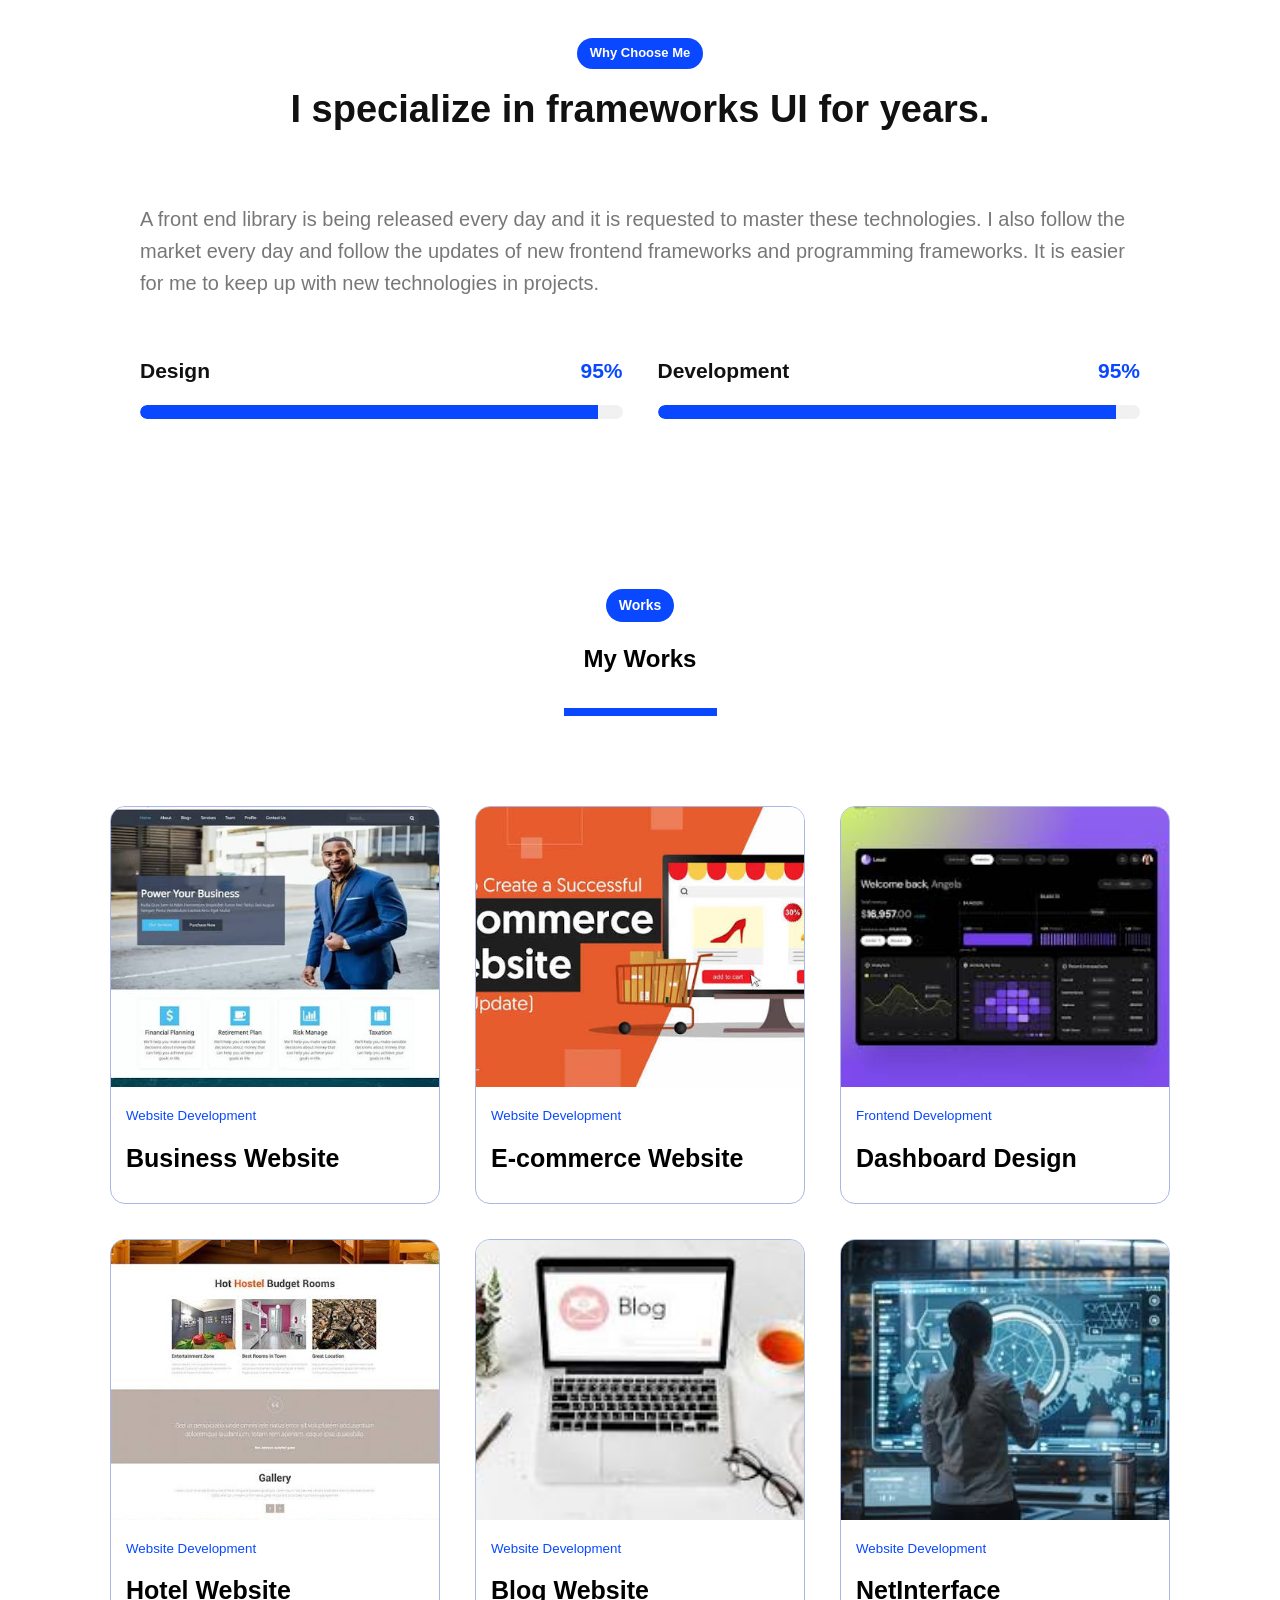
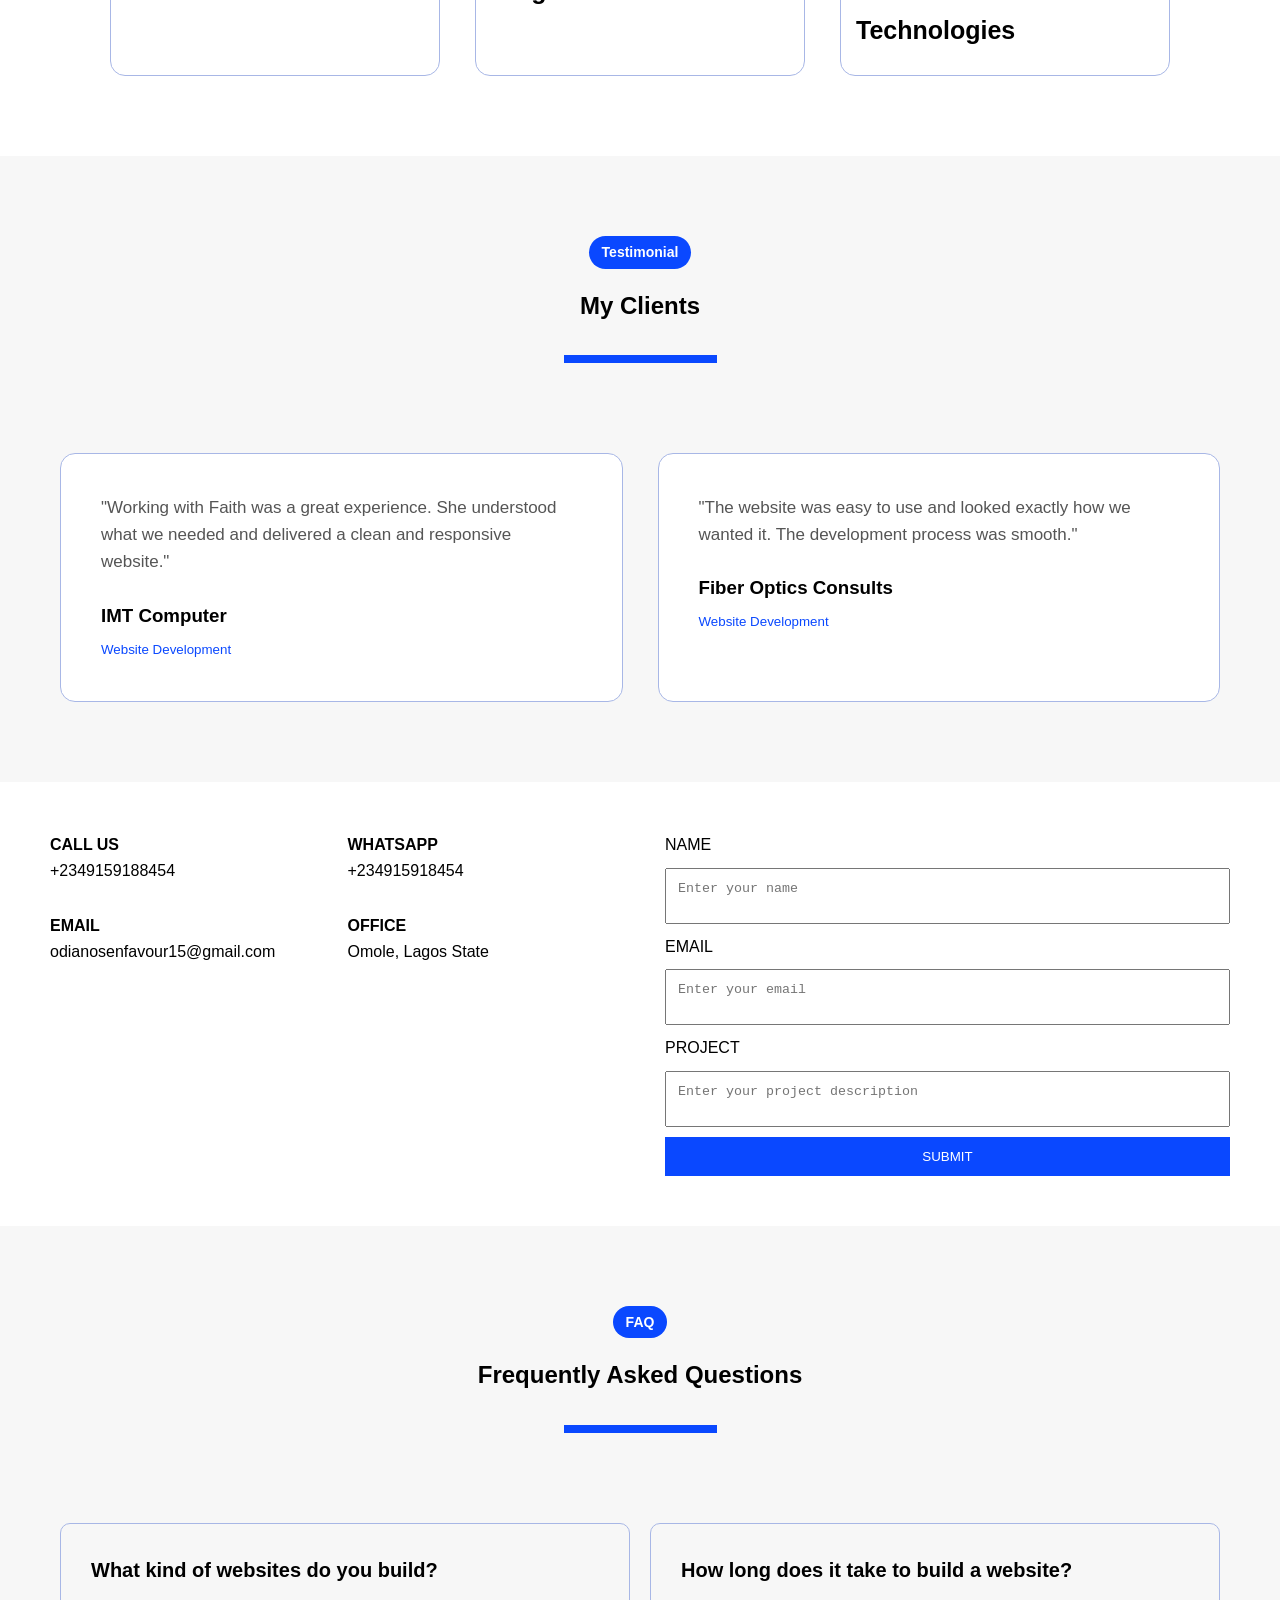
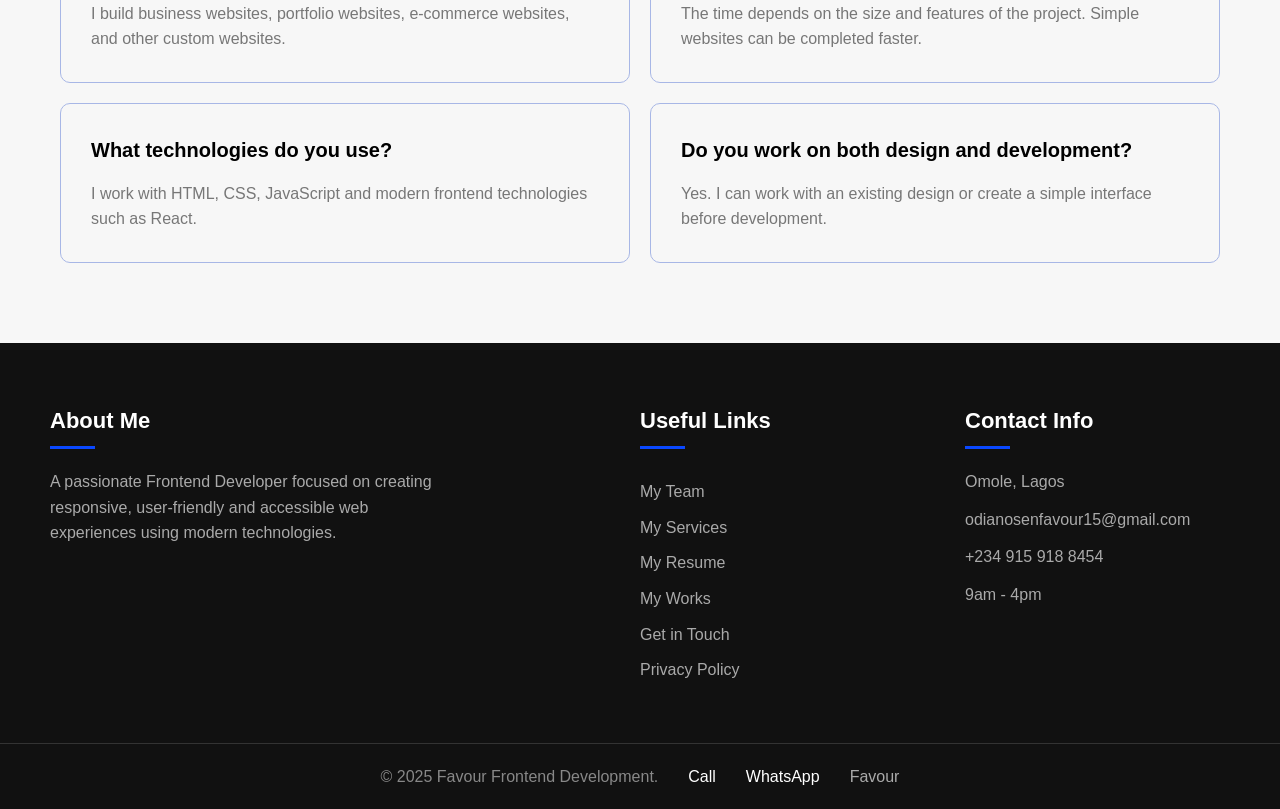
==== commit b54efed5: "reduce sizes" ====
--- a/index.html
+++ b/index.html
@@ -31,7 +31,7 @@
 
     <!-- ==== HERO ====-->
     <section class="hero" id="home">
-        <!-- Blurred Orane in the background-->
+        <!-- Blurred blue in the background-->
         <span class="blob blob-1"></span>
         <span class="blob blob-2"></span>
         <span class="blob blob-3"></span>
--- a/index.css
+++ b/index.css
@@ -176,13 +176,12 @@
 /*========== BOTTOM BAR + TOP BUTTON*/
 .contact{
     position: fixed;
-    bottom: 0;
-    left: 0;
-    right: 0;
-    display: flex;
-    justify-content: right;
-    gap: 60px;
-    padding: 14px;
+    bottom: 20px;
+    right: 20px;
+    left: auto;
+    display: flex;
+    gap: 10px;
+    z-index: 99;
 }
 
 .contact a{
@@ -274,12 +273,12 @@
 .section-tag {
     display: inline-block;
     background: #0a48ff;
-    color: white;
-    padding: 8px 22px;
-    border-radius: 30px;
-    font-size: 22px;
+    color: #ffffff;
+    font-size: 14px;
     font-weight: 600;
-    margin-bottom: 25px;
+    padding: 5px 13px;
+    border-radius: 20px;
+    margin-bottom: 18px;
 }
 
 .section-heading h2 {
@@ -573,11 +572,11 @@
     background:white;
 }
 
-.portfolio-image{
+.portfolio-image img{
     transition: transform 0.3s ease;
 }
 
-.portfolio-image:hover{
+.portfolio-image:hover img{
     transform: scale(1.05);
 }
 
@@ -587,7 +586,7 @@
     overflow: hidden;
 }
 
-.portfolio-image image{
+.portfolio-image img{
     width: 100%;
     height: 100%;
     object-fit: cover;
@@ -840,8 +839,7 @@
     }
 
     .links{
-        order: 3;
-        width: 100%;
+        display: none;
     }
 
     .btn{
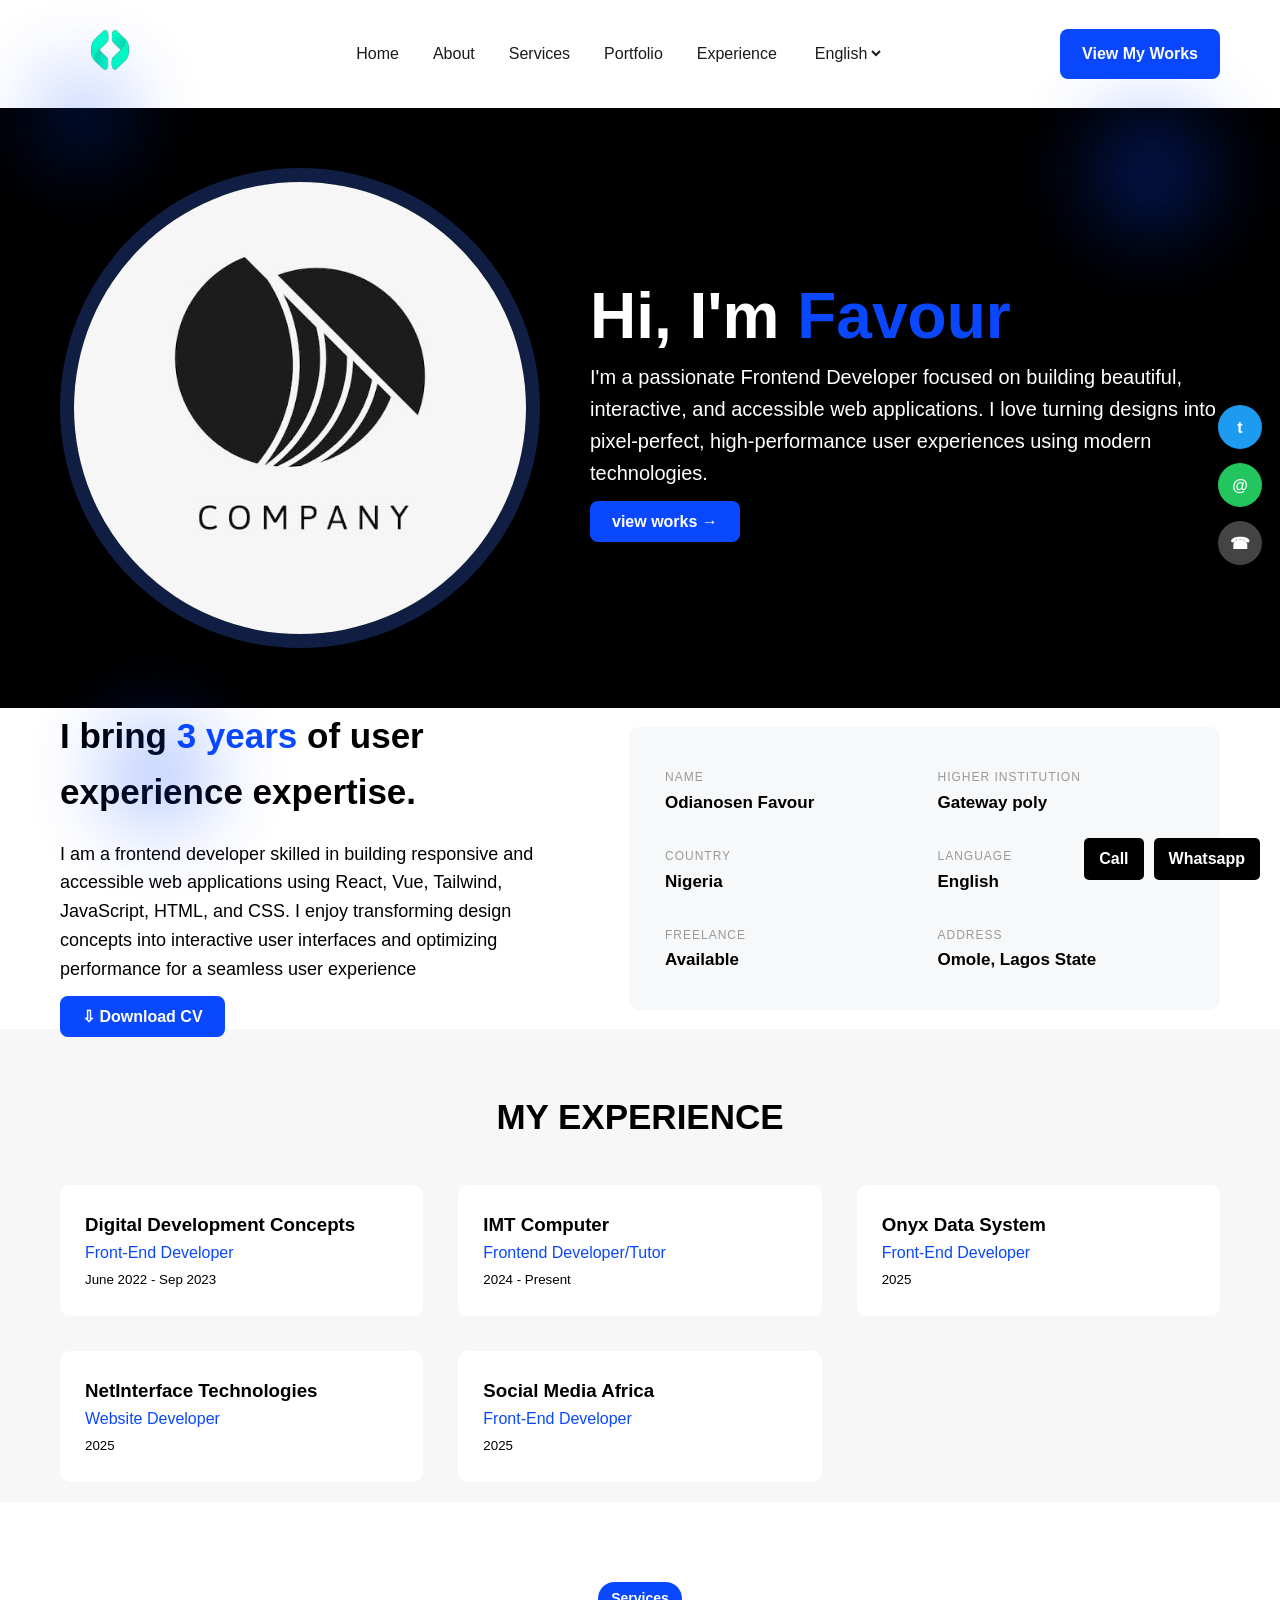
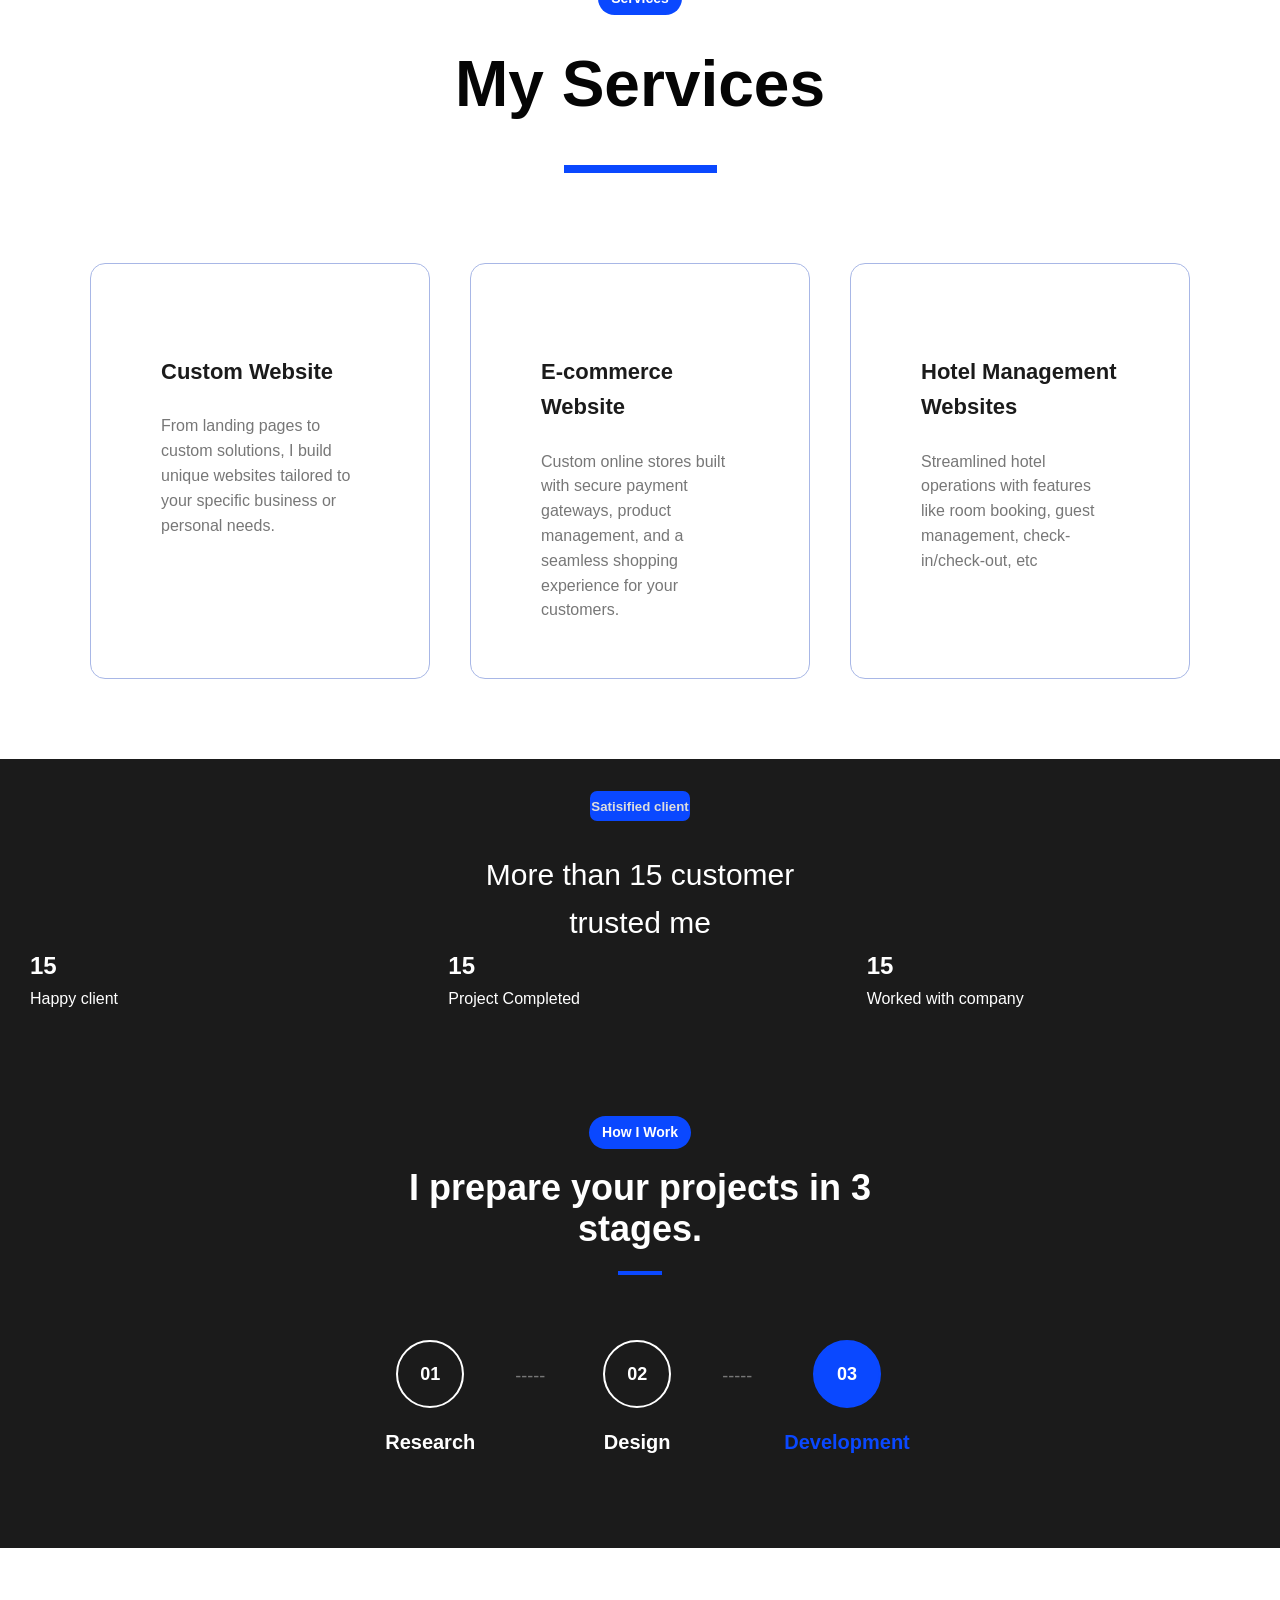
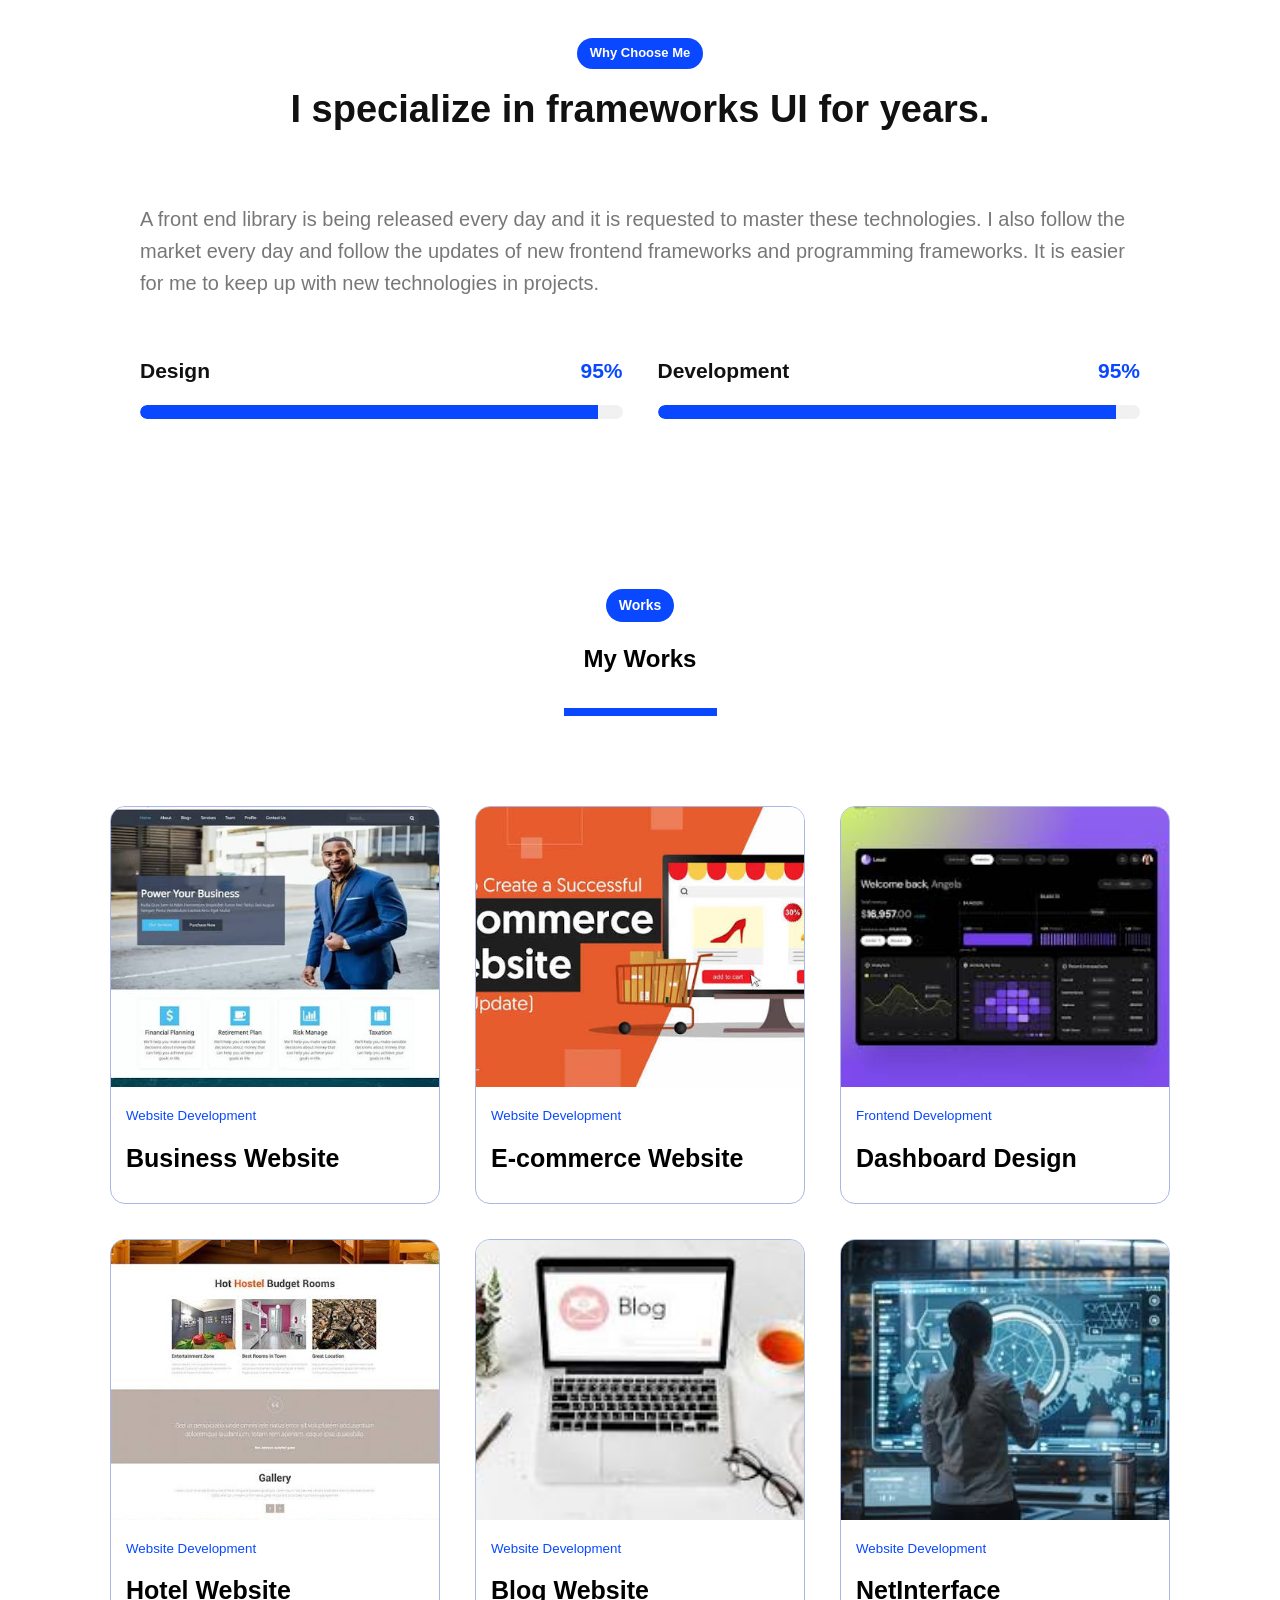
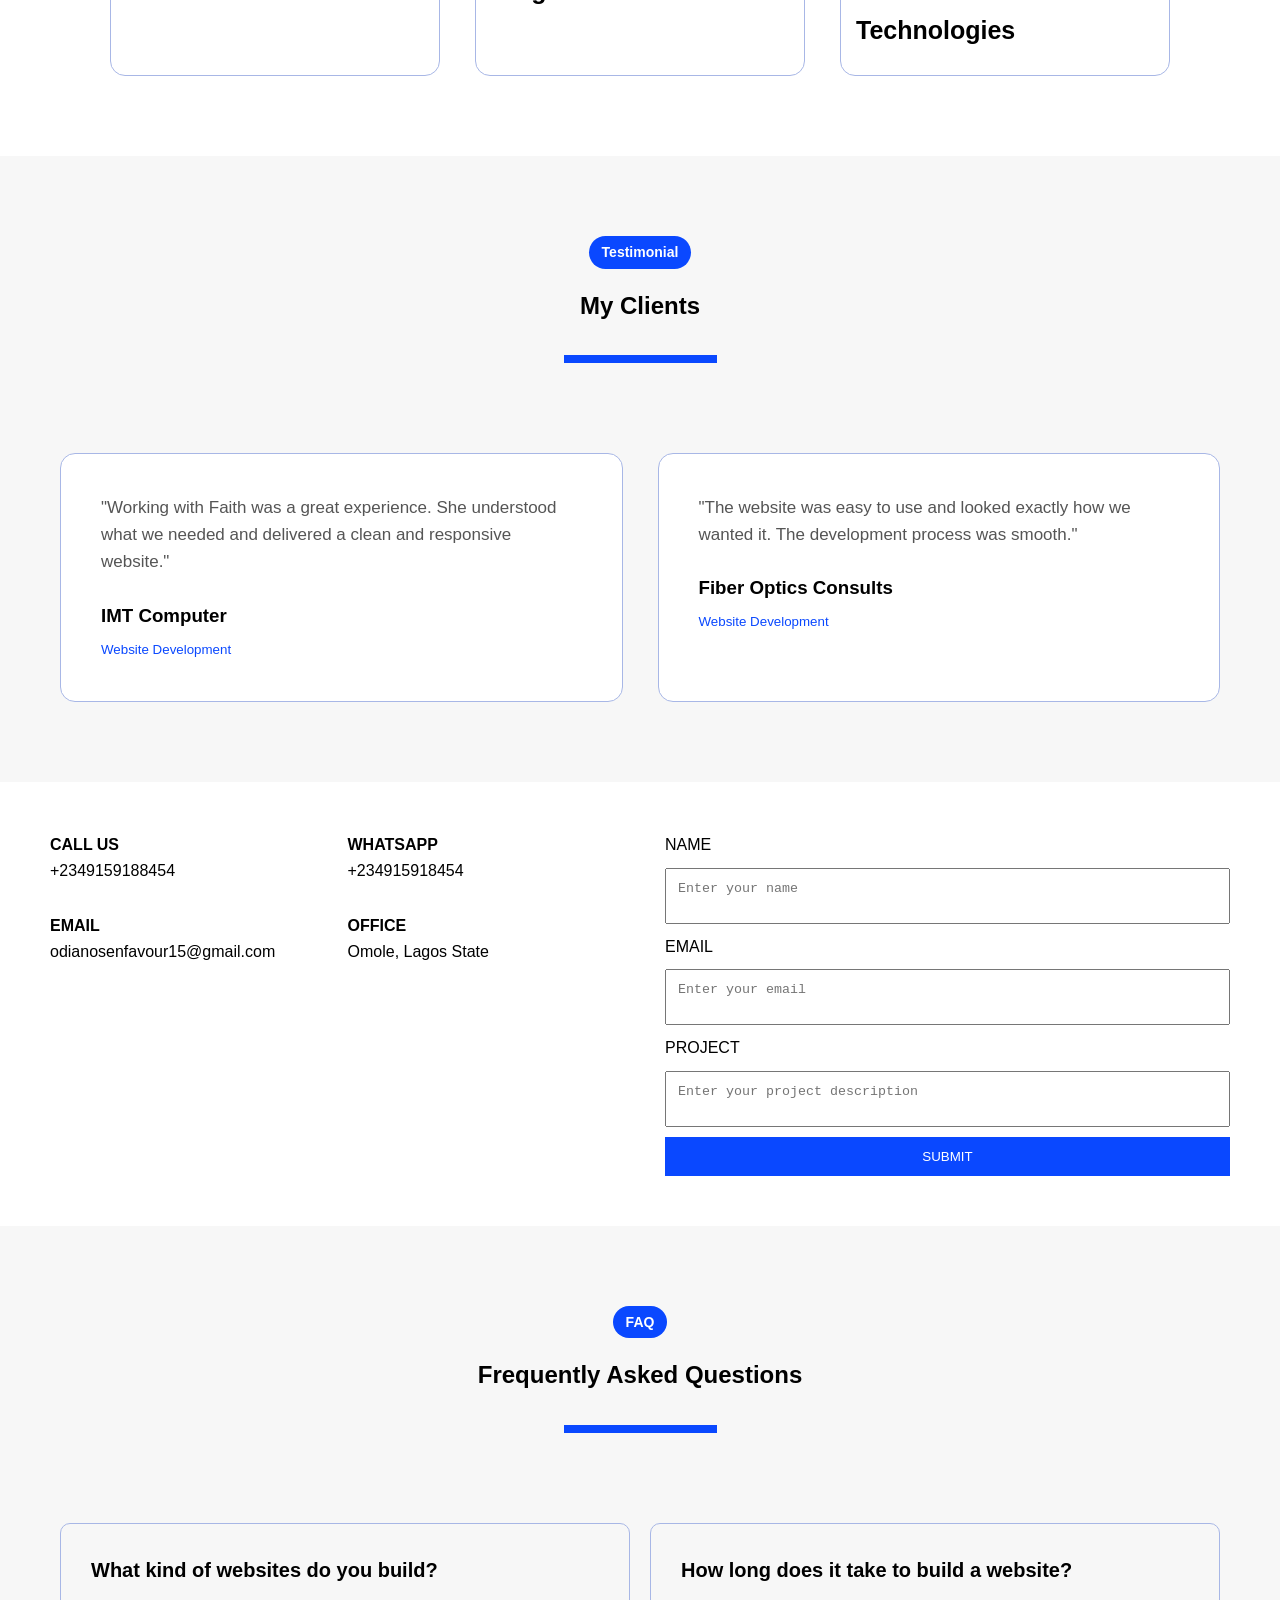
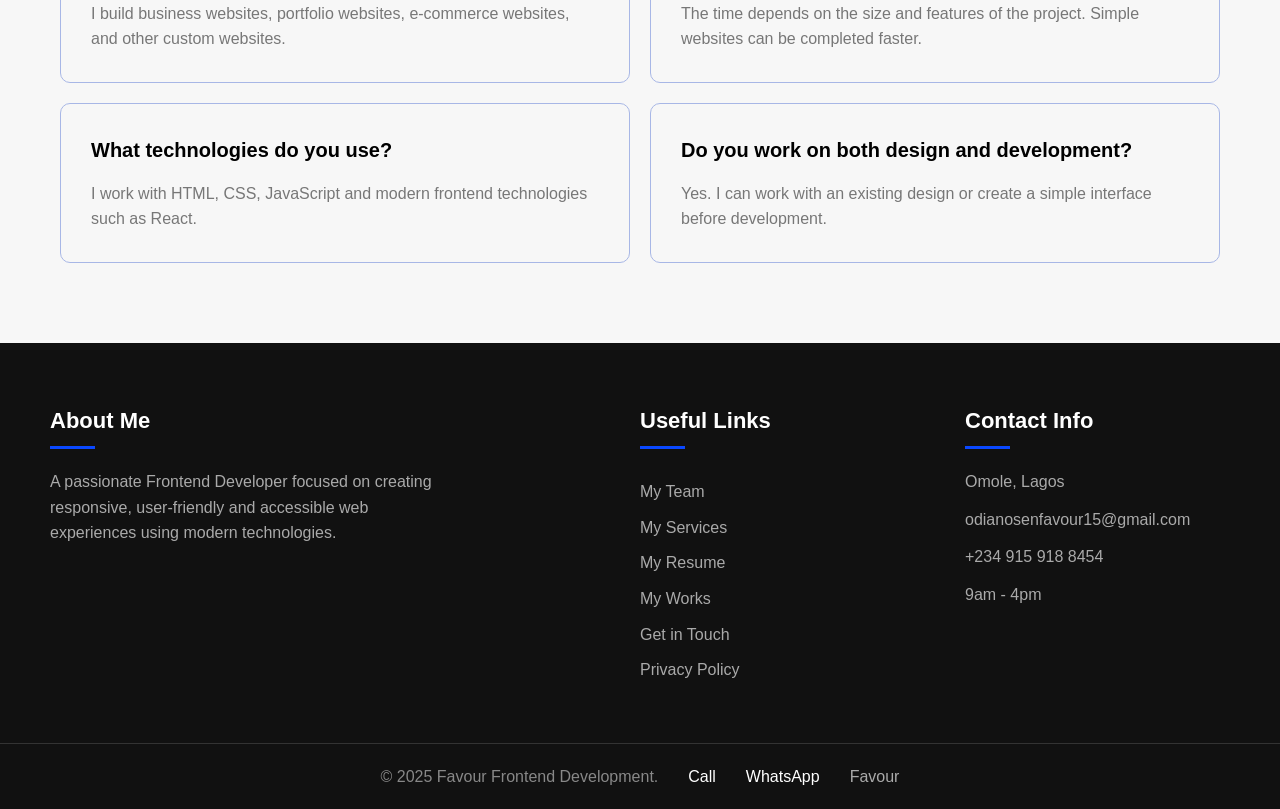
==== commit 68de4d89: "added links" ====
--- a/index.html
+++ b/index.html
@@ -17,7 +17,7 @@
                 <a href="">Home</a>
                 <a href="">About</a>
                 <a href="">Services</a>
-                <a href="">Portfolio</a>
+                <a href="/portfolio.html">Portfolio</a>
                 <a href="">Experience</a>
                 <select name="" id="">
                     <option value="">English</option>
@@ -57,7 +57,7 @@
     <!-- ===== BOTTOM BAR ===== -->
     <div class="contact">
         <a href="tel:+2349159188454">Call</a>
-        <a href="http:@//wa.me/+2349159188454">Whatsapp</a>
+        <a href="http://wa.me/+2349159188454">Whatsapp</a>
     </div>
     <section class="about" id="about">
         <div class="about-box container">
@@ -277,7 +277,7 @@
                 <!-- Work 1 -->
                 <div class="portfolio-card">
                     <div class="portfolio-image">
-                        <img src="images/image 1.jpeg" alt="Business image">
+                        <img src="images/image-1.jpeg" alt="Business image">
                     </div>
                     <div class="portfolio-text">
                         <small>Website Development</small>
@@ -288,7 +288,7 @@
                 <!-- Work 2 -->
                 <div class="portfolio-card">
                     <div class="portfolio-image">
-                        <img src="images/image 2.jpeg" alt="E-commerce image">
+                        <img src="images/image-2.jpeg" alt="E-commerce image">
                     </div>
                     <div class="portfolio-text">
                         <small>Website Development</small>
@@ -299,7 +299,7 @@
                 <!-- Work 3 -->
                 <div class="portfolio-card">
                     <div class="portfolio-image">
-                        <img src="images/image 3.jpeg" alt="Dashboard image">
+                        <img src="images/image-3.jpeg" alt="Dashboard image">
                     </div>
                     <div class="portfolio-text">
                         <small>Frontend Development</small>
@@ -310,7 +310,7 @@
                 <!-- Work 4 -->
                 <div class="portfolio-card">
                     <div class="portfolio-image">
-                        <img src="images/images 4.jpg" alt="hotel image">
+                        <img src="images/images-4.jpg" alt="hotel image">
                     </div>
                     <div class="portfolio-text">
                         <small>Website Development</small>
@@ -321,7 +321,7 @@
                 <!-- Work 5 -->
                 <div class="portfolio-card">
                     <div class="portfolio-image">
-                        <img src="images/image 5.jpg" alt="blog image">
+                        <img src="images/image-5.jpg" alt="blog image">
                     </div>
                     <div class="portfolio-text">
                         <small>Website Development</small>
@@ -332,7 +332,7 @@
                 <!-- Work 6 -->
                 <div class="portfolio-card">
                     <div class="portfolio-image">
-                        <img src="images/images 6.jpg" alt="NetInterface image">
+                        <img src="images/images-6.jpg" alt="NetInterface image">
                     </div>
                     <div class="portfolio-text">
                         <small>Website Development</small>
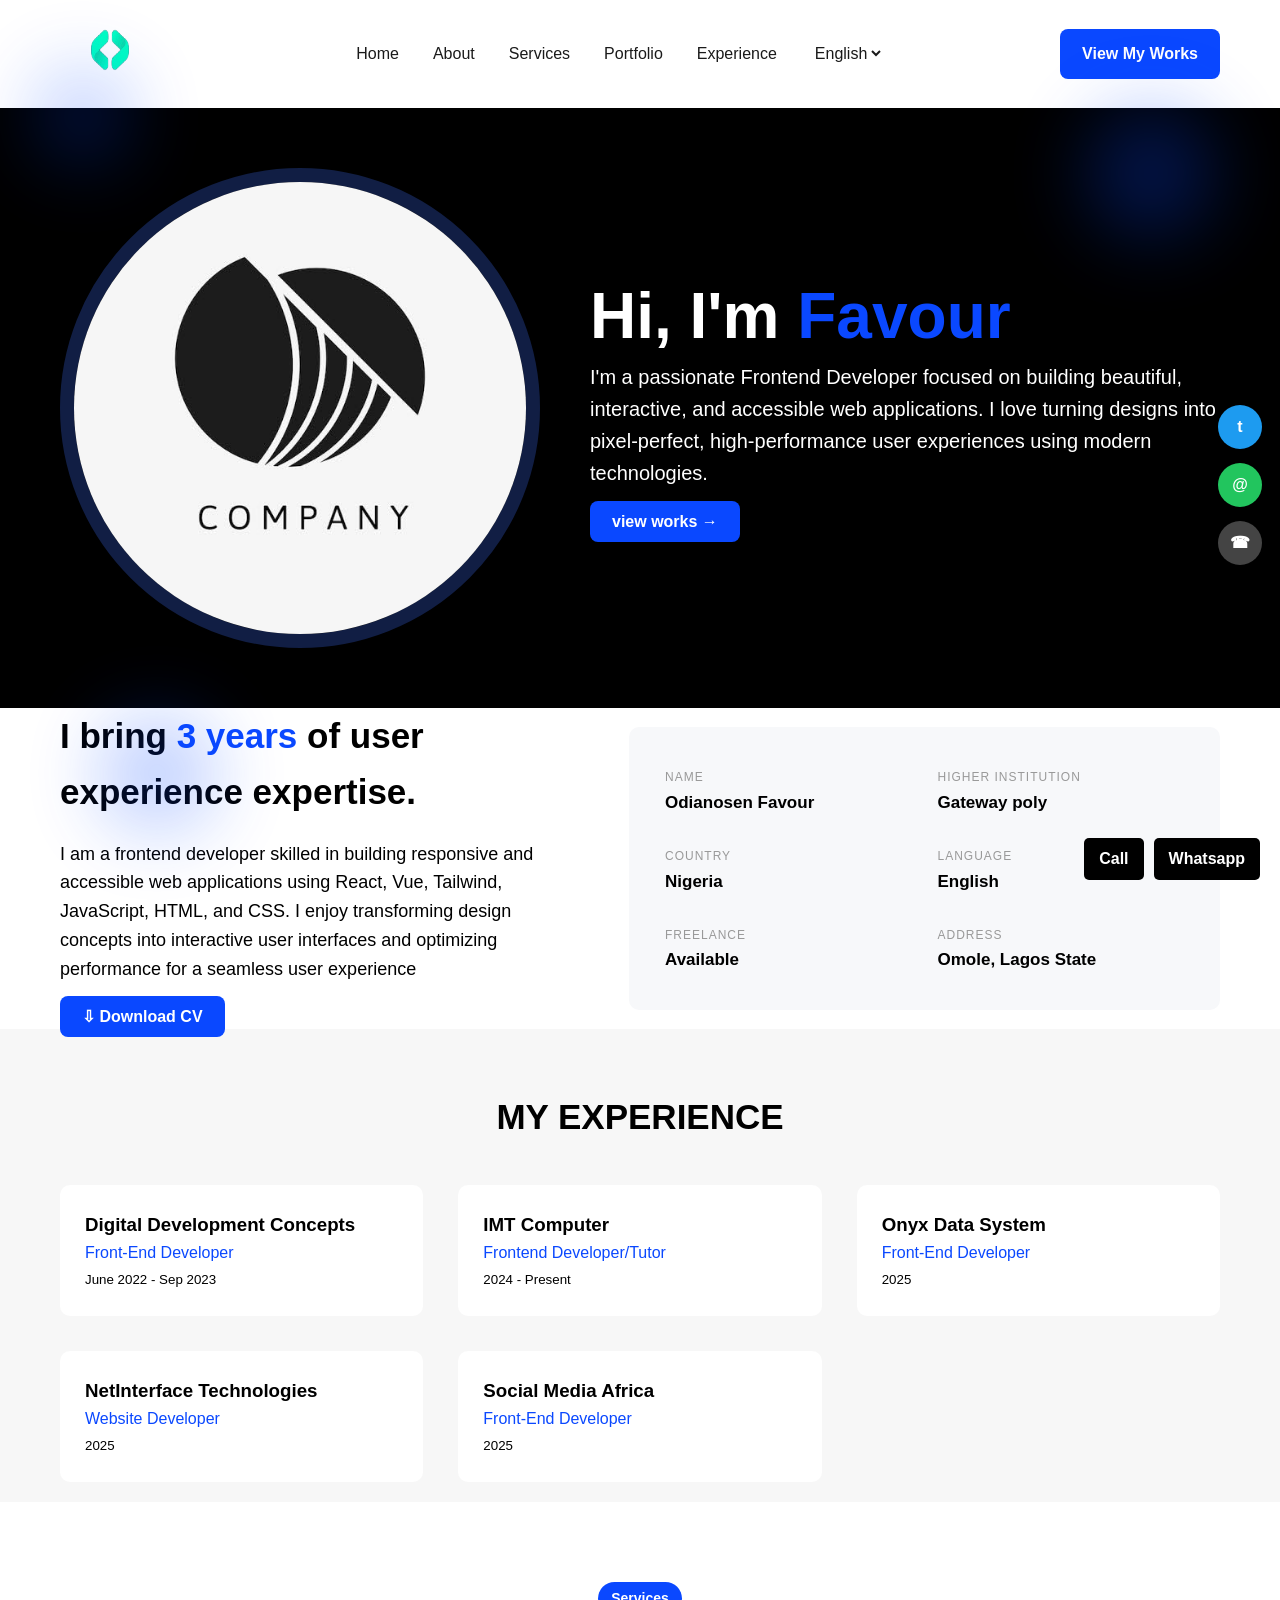
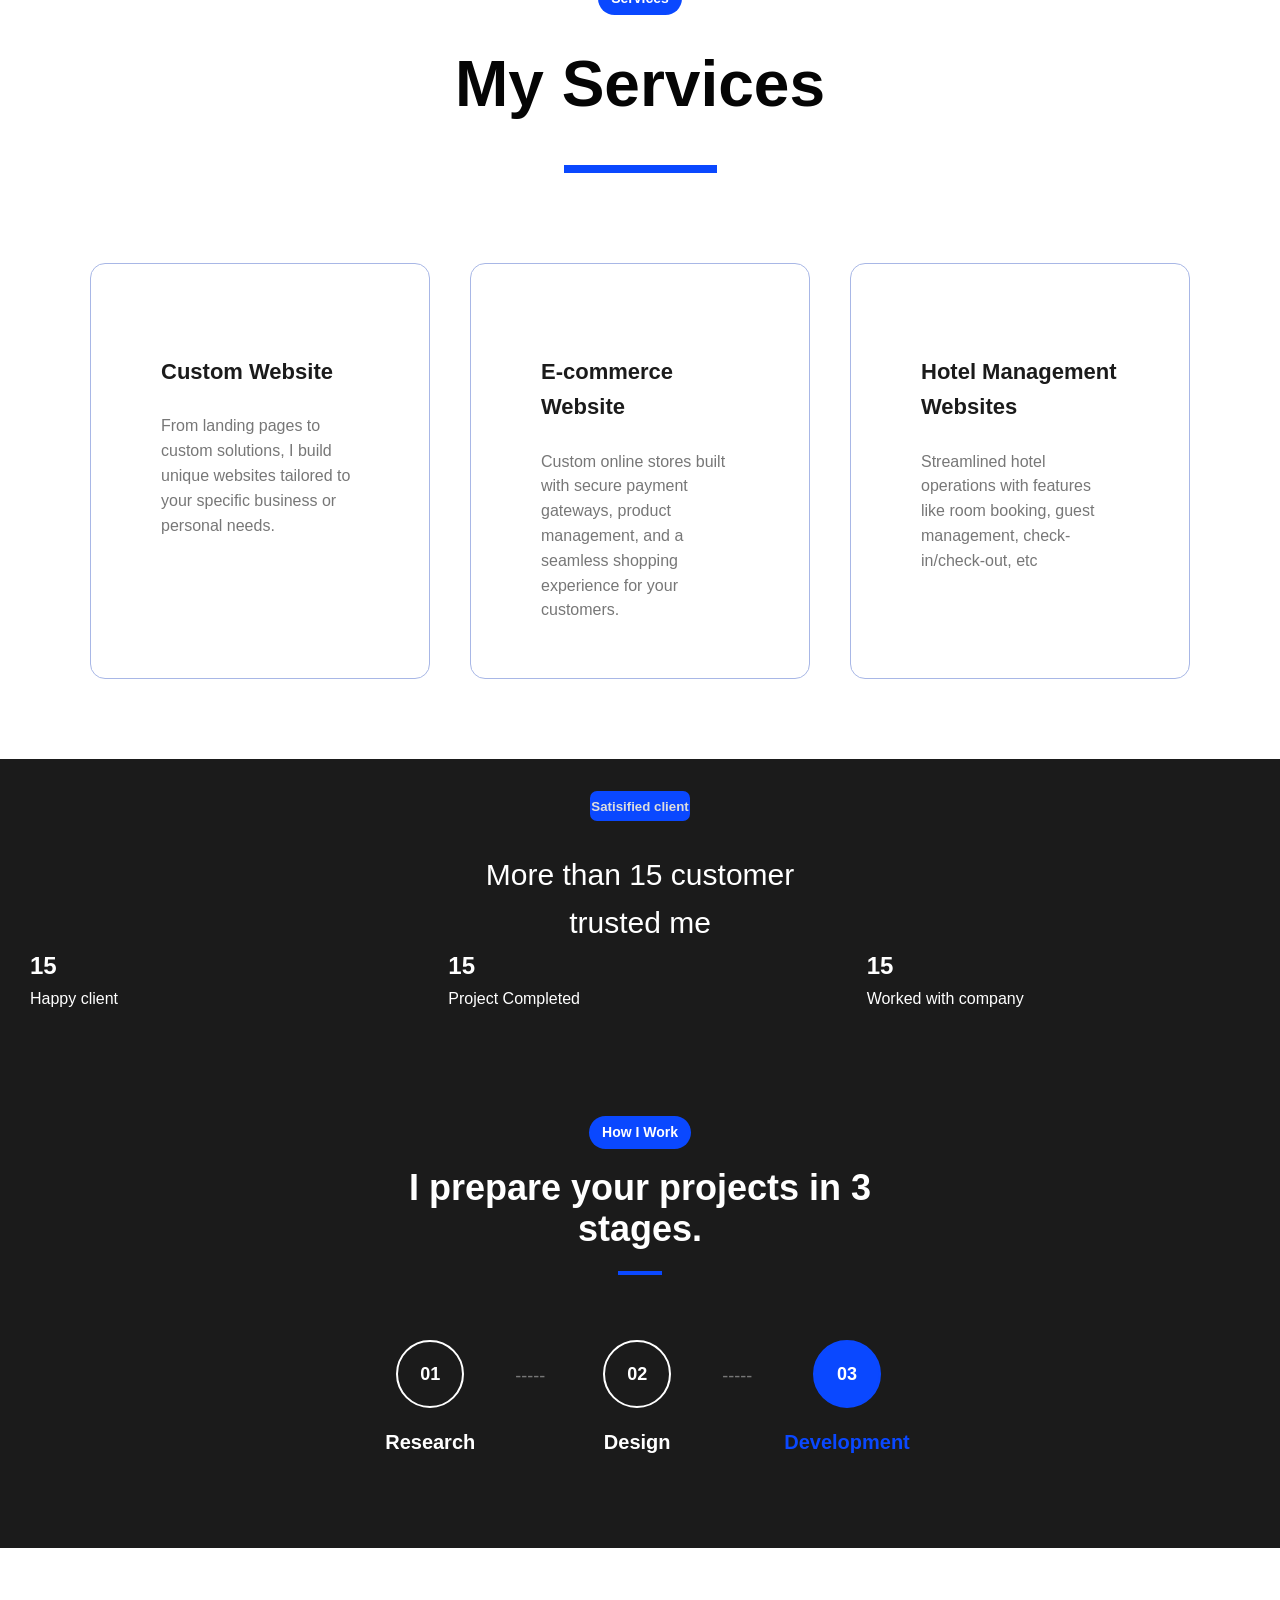
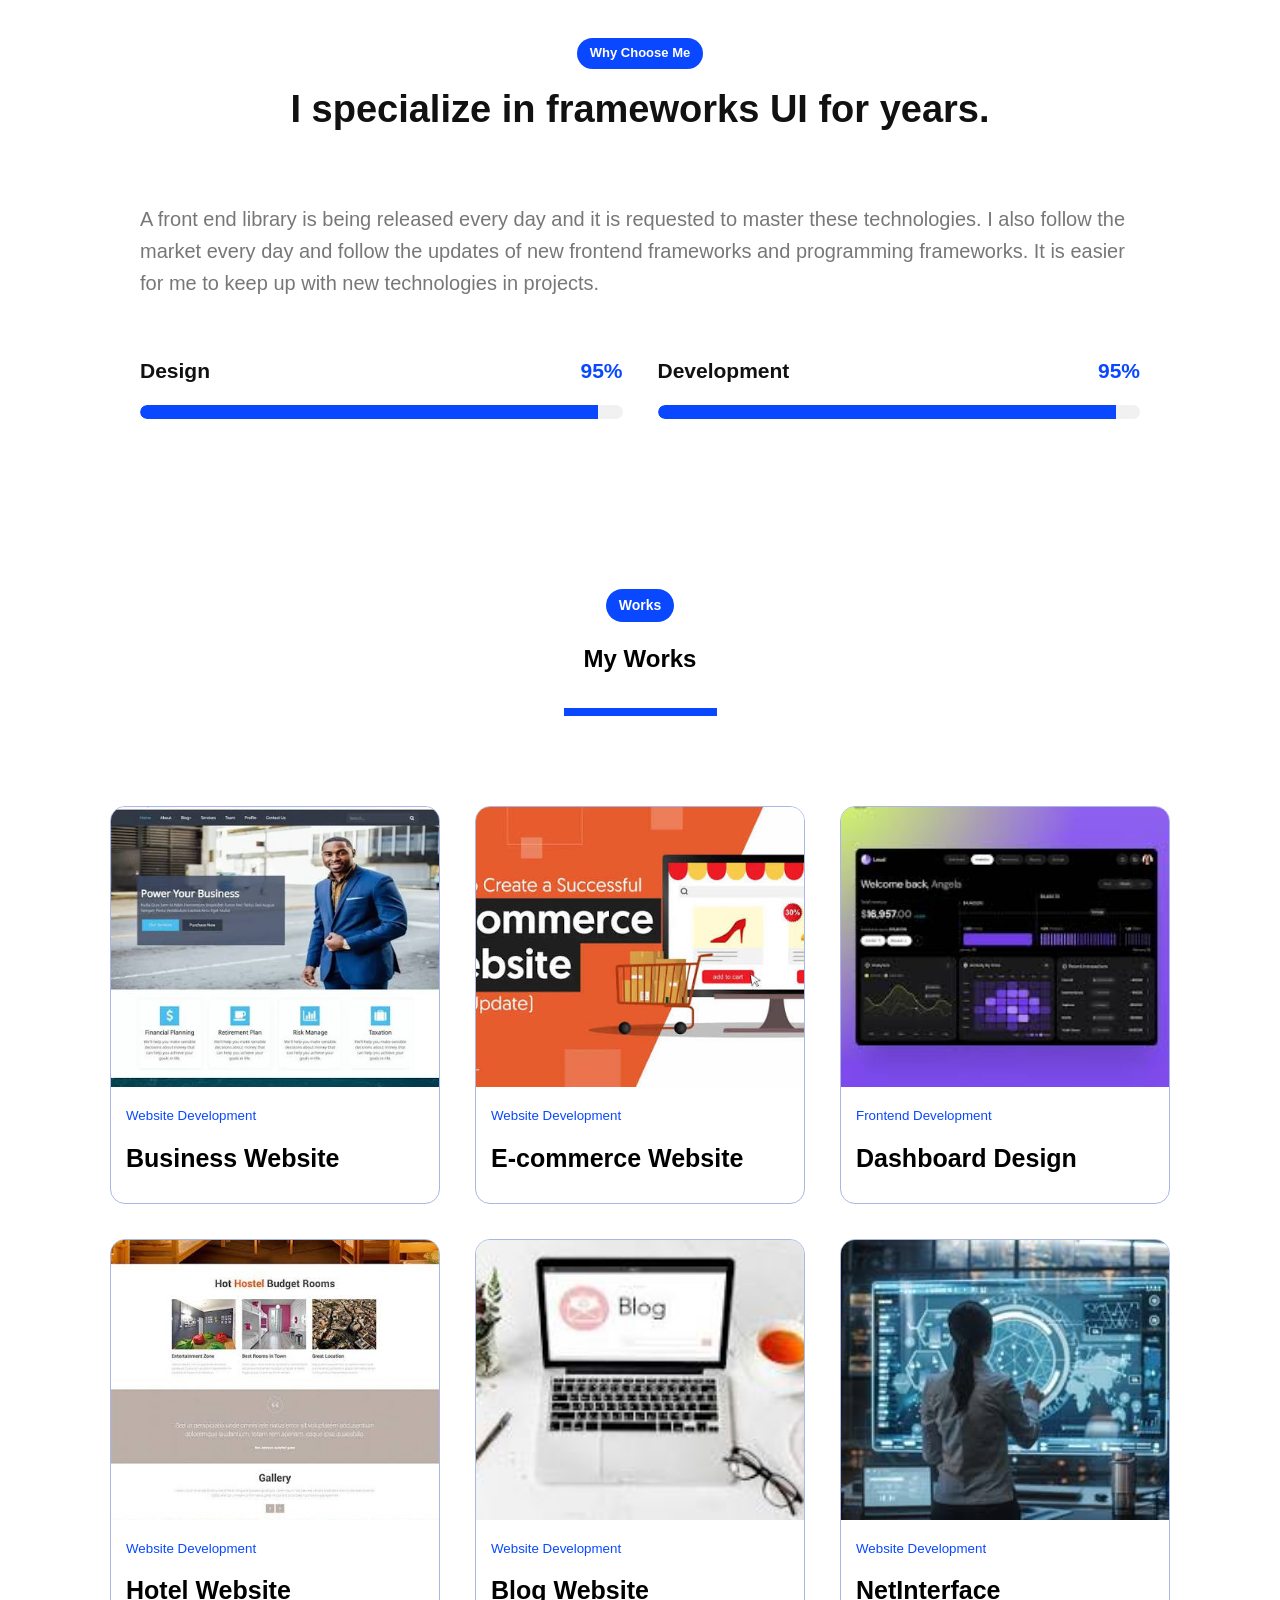
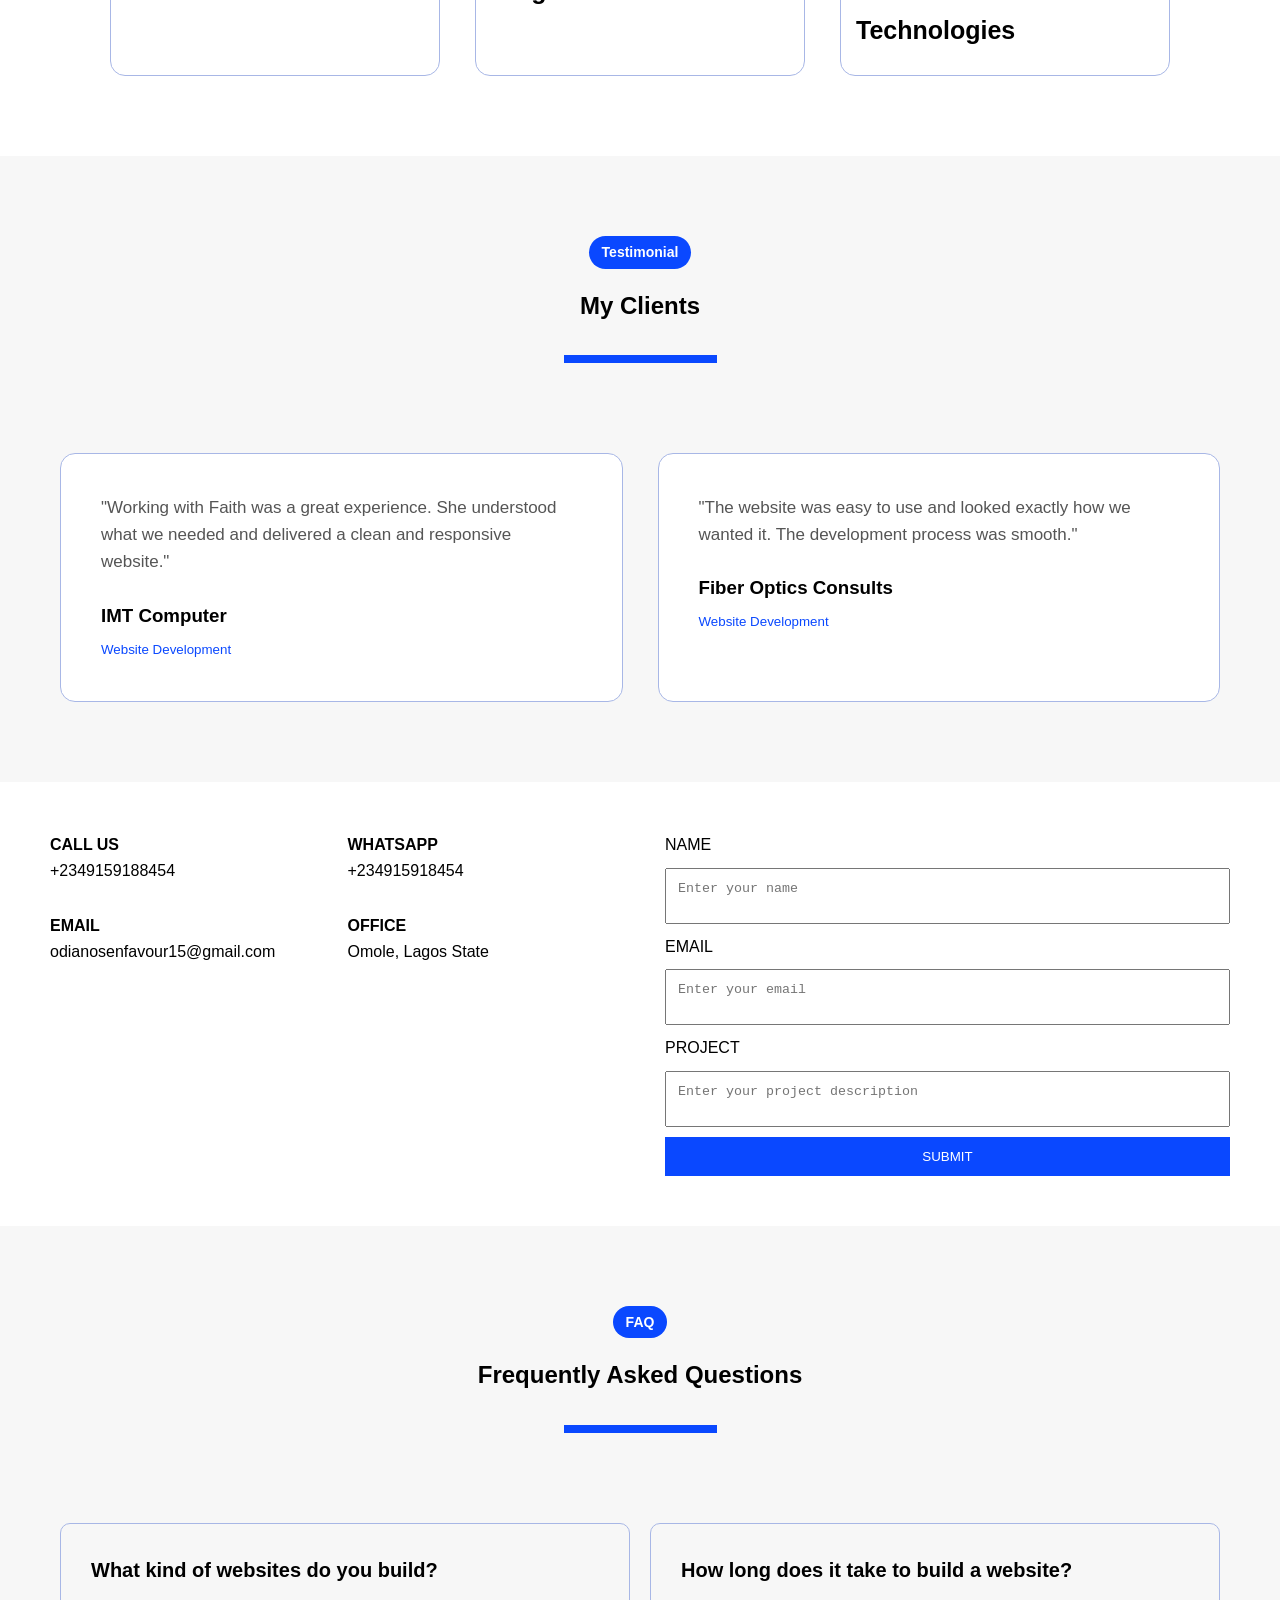
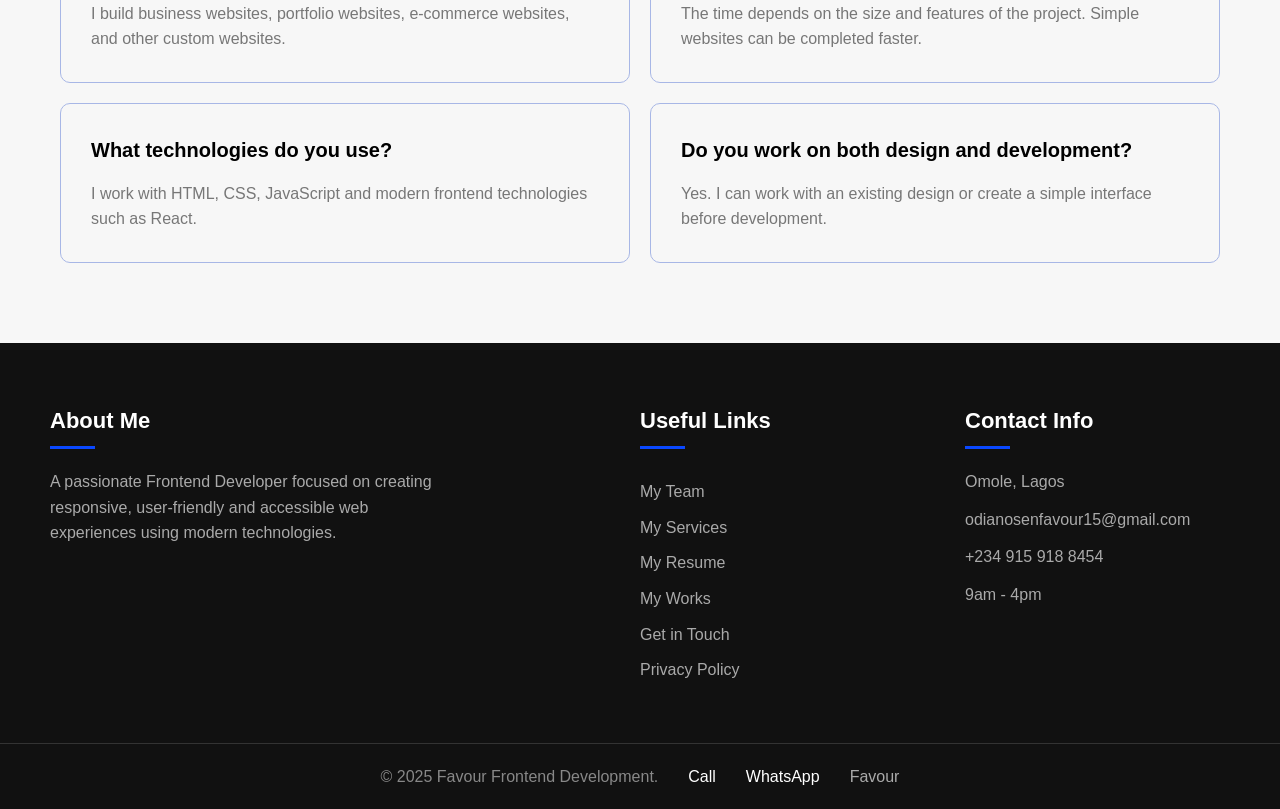
==== commit 5a82695f: "added links" ====
--- a/index.html
+++ b/index.html
@@ -25,7 +25,7 @@
                     <option value="">French</option>
                 </select>
             </nav>
-            <a href="" class="btn">View My Works</a>
+            <a href="/portfolio.html" class="btn">View My Works</a>
         </div>
     </header>
 
